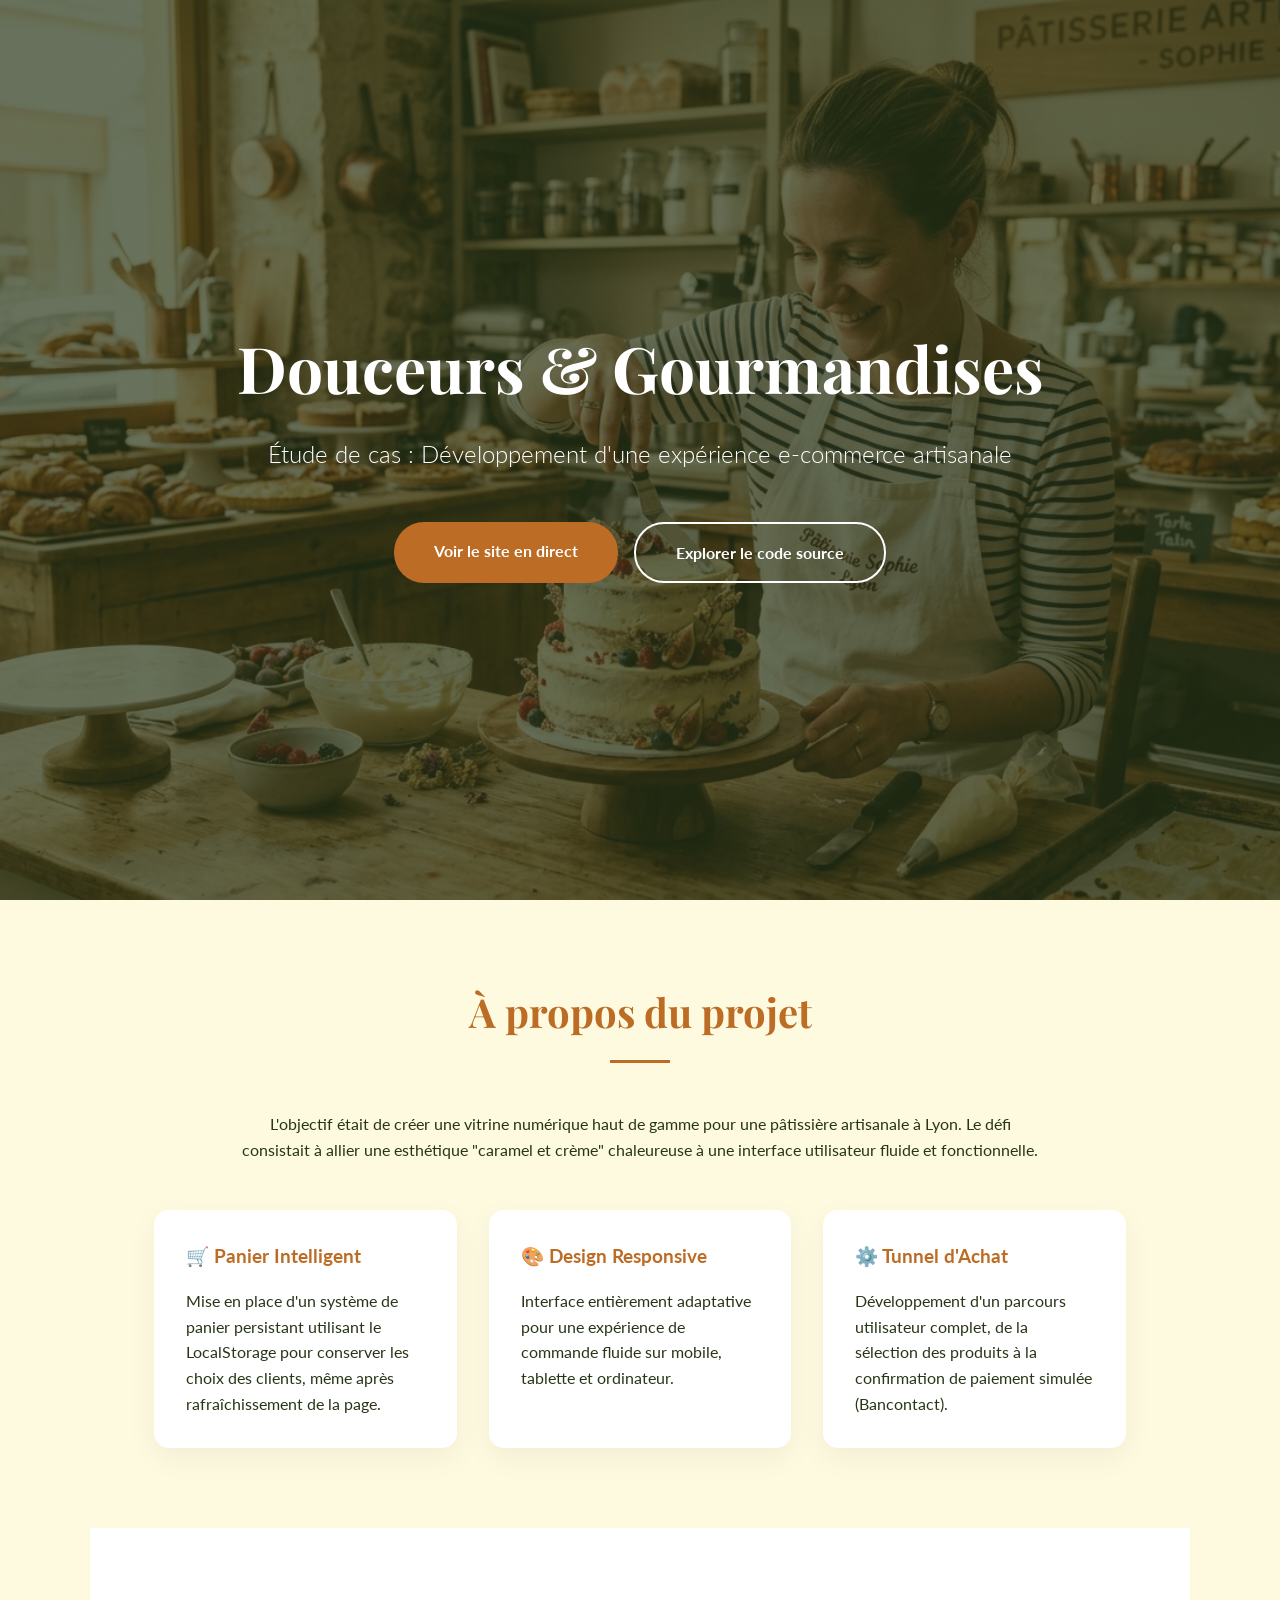
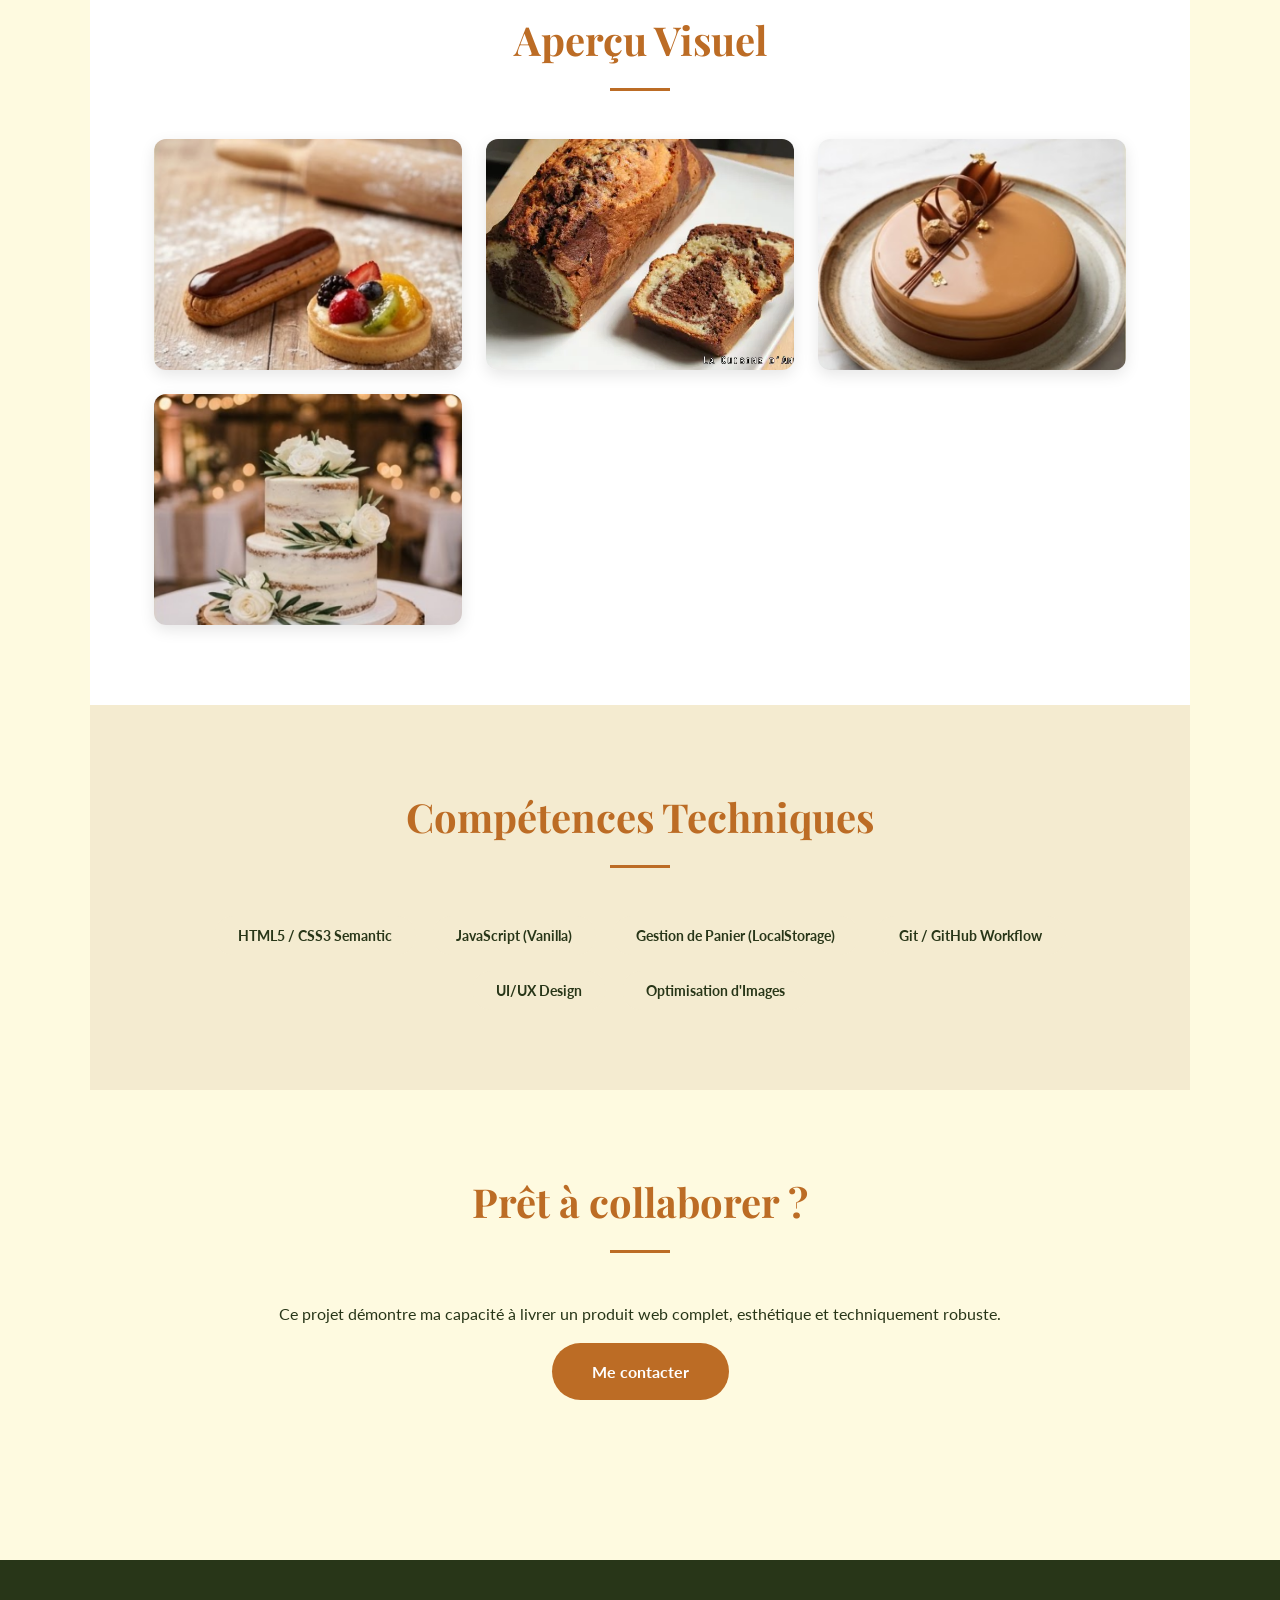
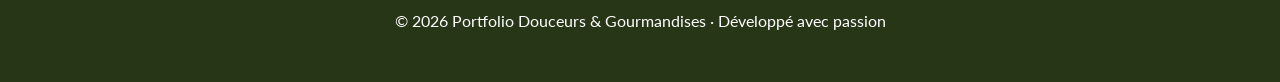
==== index.html @ a34cdc31 "Portfolio propre" ====
<!DOCTYPE html>
<html lang="fr">
<head>
    <meta charset="UTF-8">
    <meta name="viewport" content="width=device-width, initial-scale=1.0">
    <title>Portfolio - Projet Douceurs & Gourmandises</title>
    <link href="https://fonts.googleapis.com/css2?family=Playfair+Display:wght@700&family=Lato:wght@300;400;700&display=swap" rel="stylesheet">
    <style>
        :root {
            --primary: #BC6C25;
            --secondary: #F4EBD0;
            --dark: #283618;
            --light: #FEFAE0;
            --white: #FFFFFF;
        }

        * { margin: 0; padding: 0; box-sizing: border-box; }
        body { font-family: 'Lato', sans-serif; background: var(--light); color: var(--dark); line-height: 1.6; scroll-behavior: smooth; }

        header {
            height: 100vh;
            background: linear-gradient(rgba(40, 54, 24, 0.7), rgba(40, 54, 24, 0.7)), url('images/hero/sophie-atelier.png');
            background-size: cover;
            background-position: center;
            display: flex;
            flex-direction: column;
            justify-content: center;
            align-items: center;
            text-align: center;
            color: var(--white);
            padding: 0 5%;
        }

        h1 { font-family: 'Playfair Display', serif; font-size: 4rem; margin-bottom: 1rem; }
        .subtitle { font-size: 1.5rem; font-weight: 300; margin-bottom: 2rem; }

        .container { max-width: 1100px; margin: 0 auto; padding: 5rem 5%; }

        .section-title {
            font-family: 'Playfair Display', serif;
            font-size: 2.5rem;
            color: var(--primary);
            margin-bottom: 3rem;
            text-align: center;
            position: relative;
        }
        .section-title::after {
            content: '';
            display: block;
            width: 60px;
            height: 3px;
            background: var(--primary);
            margin: 1rem auto;
        }

        .grid { display: grid; grid-template-columns: repeat(auto-fit, minmax(300px, 1fr)); gap: 2rem; margin-top: 2rem; }

        .card { background: var(--white); padding: 2rem; border-radius: 15px; box-shadow: 0 10px 30px rgba(0,0,0,0.05); transition: transform 0.3s; }
        .card:hover { transform: translateY(-10px); }
        .card h3 { color: var(--primary); margin-bottom: 1rem; }

        /* Galerie Styles */
        .gallery { display: grid; grid-template-columns: repeat(auto-fit, minmax(250px, 1fr)); gap: 1.5rem; }
        .gallery-item { 
            position: relative; 
            overflow: hidden; 
            border-radius: 12px; 
            aspect-ratio: 4/3; 
            box-shadow: 0 5px 15px rgba(0,0,0,0.1);
        }
        .gallery-item img { 
            width: 100%; 
            height: 100%; 
            object-fit: cover; 
            transition: transform 0.5s ease;
        }
        .gallery-item:hover img { transform: scale(1.1); }
        .gallery-overlay {
            position: absolute;
            top: 0; left: 0; width: 100%; height: 100%;
            background: rgba(188, 108, 37, 0.8);
            color: white;
            display: flex;
            justify-content: center;
            align-items: center;
            opacity: 0;
            transition: opacity 0.3s ease;
            font-weight: bold;
            text-align: center;
            padding: 1rem;
        }
        .gallery-item:hover .gallery-overlay { opacity: 1; }

        .tech-stack { display: flex; flex-wrap: wrap; gap: 1rem; justify-content: center; margin-top: 1rem; }
        .tech-item { background: var(--secondary); padding: 0.5rem 1.5rem; border-radius: 20px; font-weight: bold; font-size: 0.9rem; }

        .btn-group { display: flex; gap: 1rem; justify-content: center; flex-wrap: wrap; }
        .btn {
            display: inline-block;
            padding: 1rem 2.5rem;
            background: var(--primary);
            color: var(--white);
            text-decoration: none;
            border-radius: 30px;
            font-weight: bold;
            transition: background 0.3s, transform 0.2s;
            margin-top: 1rem;
        }
        .btn:hover { background: #a55c1e; transform: scale(1.05); }
        .btn-outline {
            background: transparent;
            border: 2px solid var(--white);
        }
        .btn-outline:hover { background: var(--white); color: var(--dark); }

        footer { background: var(--dark); color: var(--white); text-align: center; padding: 3rem 0; margin-top: 5rem; }

        @media (max-width: 768px) {
            h1 { font-size: 2.5rem; }
            .container { padding: 3rem 5%; }
        }
    </style>
</head>
<body>

    <header>
        <h1>Douceurs & Gourmandises</h1>
        <p class="subtitle">Étude de cas : Développement d'une expérience e-commerce artisanale</p>
        <div class="btn-group">
            <a href="https://zefusermoh.github.io/douceurs-gourmandises/" target="_blank" class="btn">Voir le site en direct</a>
            <a href="https://github.com/ZefUserMoh/douceurs-gourmandises" target="_blank" class="btn btn-outline">Explorer le code source</a>
        </div>
    </header>

    <section class="container" id="about">
        <h2 class="section-title">À propos du projet</h2>
        <p style="text-align: center; max-width: 800px; margin: 0 auto 3rem;">
            L'objectif était de créer une vitrine numérique haut de gamme pour une pâtissière artisanale à Lyon. 
            Le défi consistait à allier une esthétique "caramel et crème" chaleureuse à une interface utilisateur fluide et fonctionnelle.
        </p>

        <div class="grid">
            <div class="card">
                <h3>🛒 Panier Intelligent</h3>
                <p>Mise en place d'un système de panier persistant utilisant le LocalStorage pour conserver les choix des clients, même après rafraîchissement de la page.</p>
            </div>
            <div class="card">
                <h3>🎨 Design Responsive</h3>
                <p>Interface entièrement adaptative pour une expérience de commande fluide sur mobile, tablette et ordinateur.</p>
            </div>
            <div class="card">
                <h3>⚙️ Tunnel d'Achat</h3>
                <p>Développement d'un parcours utilisateur complet, de la sélection des produits à la confirmation de paiement simulée (Bancontact).</p>
            </div>
        </div>
    </section>

    <section style="background: var(--white);" class="container">
        <h2 class="section-title">Aperçu Visuel</h2>
        <div class="gallery">
            <div class="gallery-item">
                <img src="images/specialites/classiques.png" alt="Classiques">
                <div class="gallery-overlay">Pâtisseries Classiques</div>
            </div>
            <div class="gallery-item">
                <img src="images/produits/cake-marbre.webp" alt="Cake Marbré">
                <div class="gallery-overlay">Cake Marbré Signature</div>
            </div>
            <div class="gallery-item">
                <img src="images/specialites/signatures.png" alt="Signatures">
                <div class="gallery-overlay">Créations Audacieuses</div>
            </div>
            <div class="gallery-item">
                <img src="images/specialites/evenements.png" alt="Événements">
                <div class="gallery-overlay">Gâteaux Sur-Mesure</div>
            </div>
        </div>
    </section>

    <section style="background: var(--secondary);" class="container">
        <h2 class="section-title">Compétences Techniques</h2>
        <div class="tech-stack">
            <span class="tech-item">HTML5 / CSS3 Semantic</span>
            <span class="tech-item">JavaScript (Vanilla)</span>
            <span class="tech-item">Gestion de Panier (LocalStorage)</span>
            <span class="tech-item">Git / GitHub Workflow</span>
            <span class="tech-item">UI/UX Design</span>
            <span class="tech-item">Optimisation d'Images</span>
        </div>
    </section>

    <section class="container" style="text-align: center;">
        <h2 class="section-title">Prêt à collaborer ?</h2>
        <p>Ce projet démontre ma capacité à livrer un produit web complet, esthétique et techniquement robuste.</p>
        <a href="mailto:votre@email.com" class="btn">Me contacter</a>
    </section>

    <footer>
        <p>&copy; 2026 Portfolio Douceurs & Gourmandises · Développé avec passion</p>
    </footer>

</body>
</html>
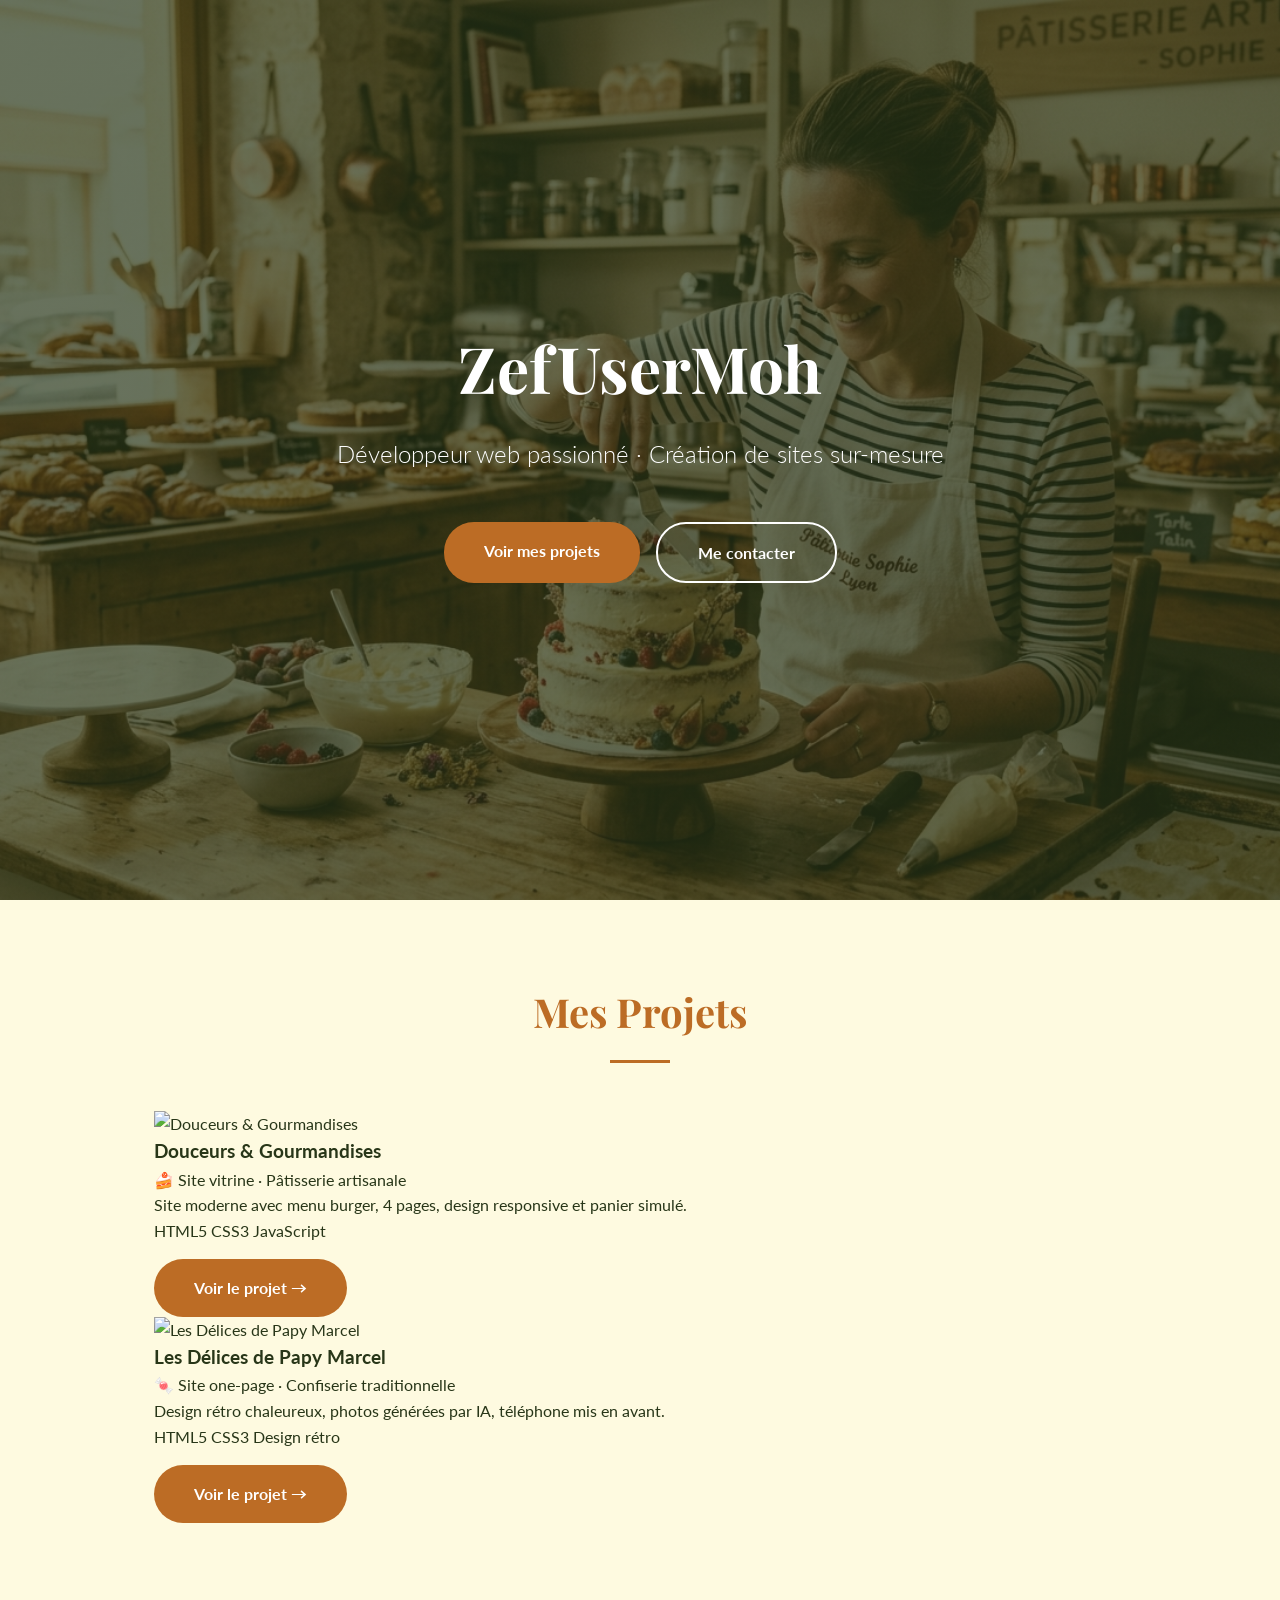
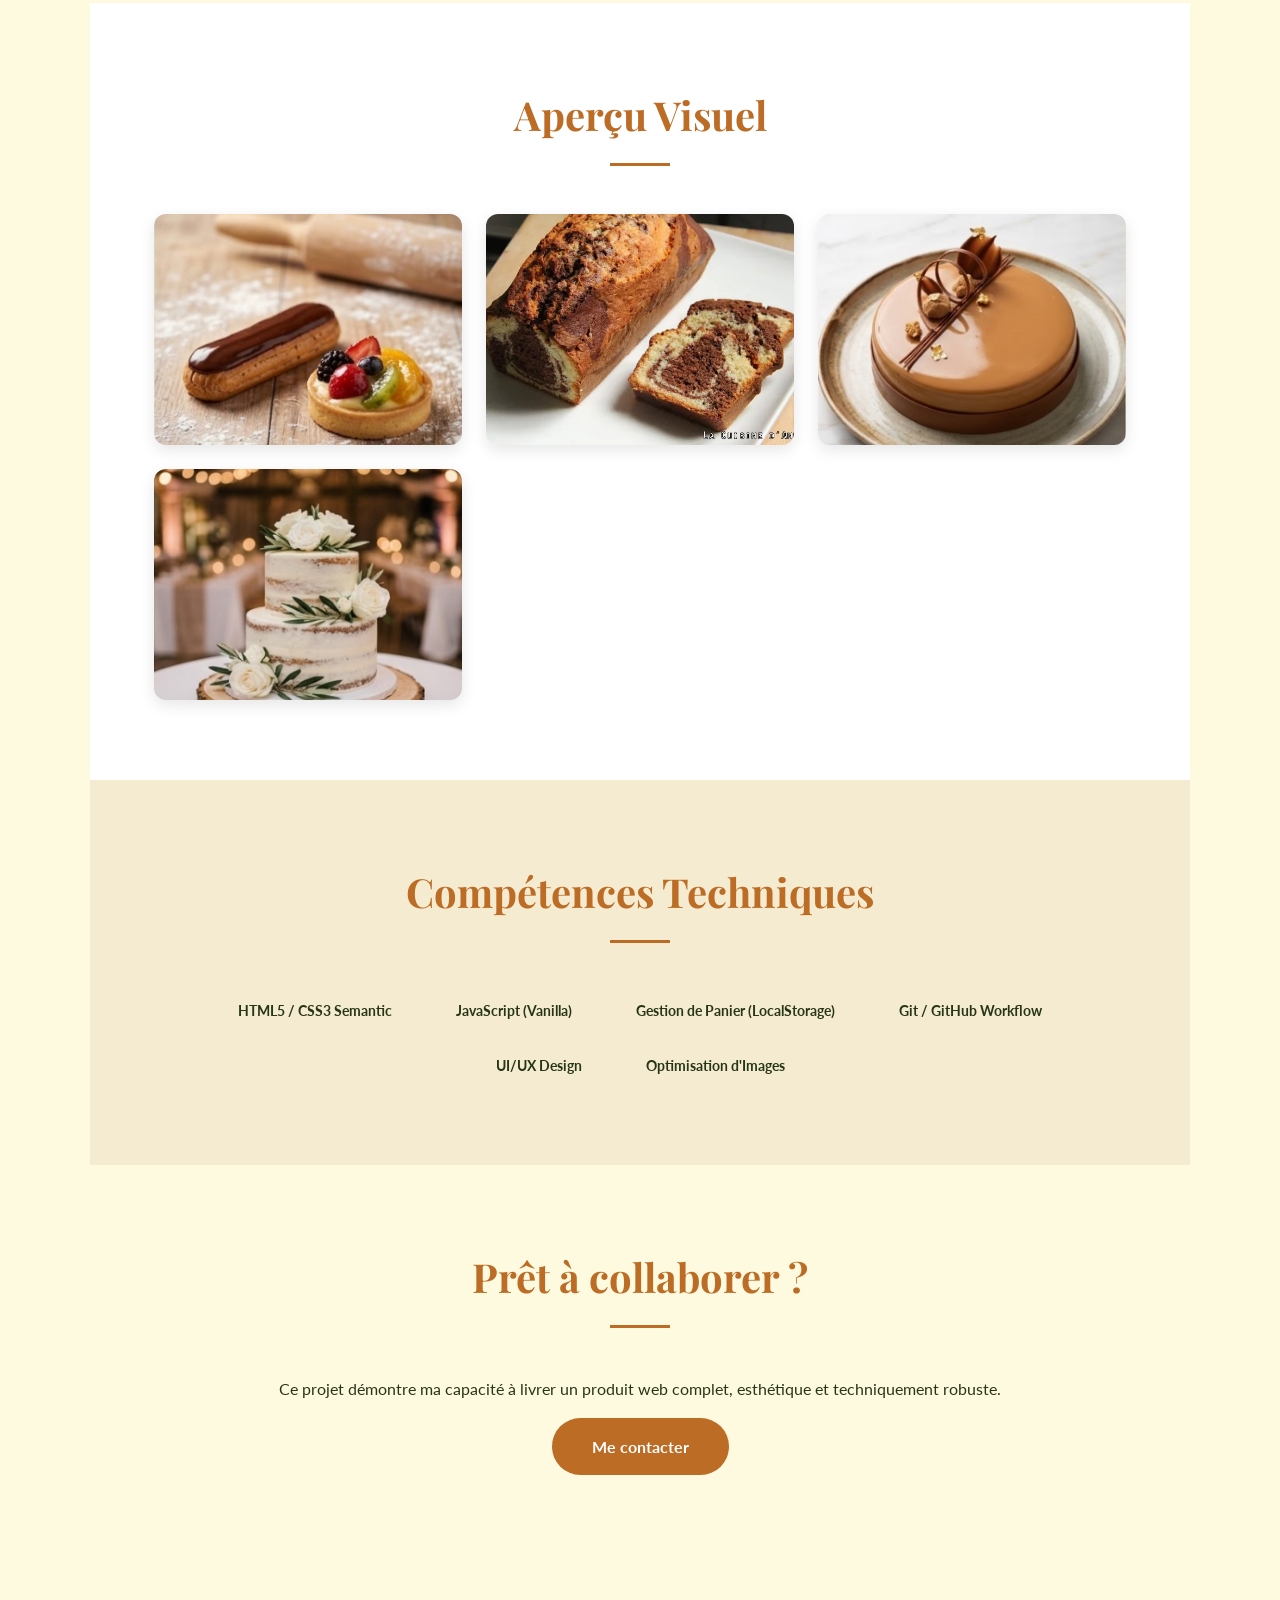
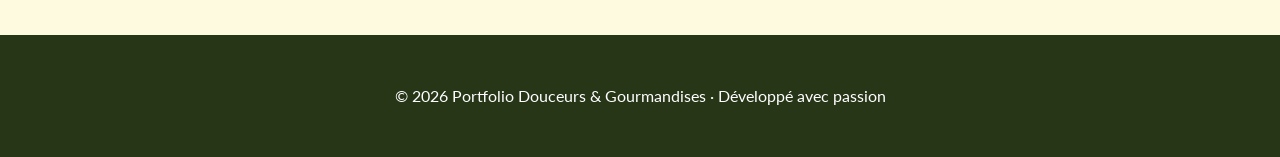
==== commit a60e5aff: "Revamp header and project sections in index.html" ====
--- a/index.html
+++ b/index.html
@@ -124,36 +124,51 @@
 <body>
 
     <header>
-        <h1>Douceurs & Gourmandises</h1>
-        <p class="subtitle">Étude de cas : Développement d'une expérience e-commerce artisanale</p>
-        <div class="btn-group">
-            <a href="https://zefusermoh.github.io/douceurs-gourmandises/" target="_blank" class="btn">Voir le site en direct</a>
-            <a href="https://github.com/ZefUserMoh/douceurs-gourmandises" target="_blank" class="btn btn-outline">Explorer le code source</a>
-        </div>
+        <h1>ZefUserMoh</h1>
+            <p class="subtitle">Développeur web passionné · Création de sites sur-mesure</p>
+                <div class="btn-group">
+                    <a href="#projets" class="btn">Voir mes projets</a>
+                    <a href="#contact" class="btn btn-outline">Me contacter</a>
+                </div>
     </header>
 
-    <section class="container" id="about">
-        <h2 class="section-title">À propos du projet</h2>
-        <p style="text-align: center; max-width: 800px; margin: 0 auto 3rem;">
-            L'objectif était de créer une vitrine numérique haut de gamme pour une pâtissière artisanale à Lyon. 
-            Le défi consistait à allier une esthétique "caramel et crème" chaleureuse à une interface utilisateur fluide et fonctionnelle.
-        </p>
-
-        <div class="grid">
-            <div class="card">
-                <h3>🛒 Panier Intelligent</h3>
-                <p>Mise en place d'un système de panier persistant utilisant le LocalStorage pour conserver les choix des clients, même après rafraîchissement de la page.</p>
-            </div>
-            <div class="card">
-                <h3>🎨 Design Responsive</h3>
-                <p>Interface entièrement adaptative pour une expérience de commande fluide sur mobile, tablette et ordinateur.</p>
-            </div>
-            <div class="card">
-                <h3>⚙️ Tunnel d'Achat</h3>
-                <p>Développement d'un parcours utilisateur complet, de la sélection des produits à la confirmation de paiement simulée (Bancontact).</p>
-            </div>
-        </div>
-    </section>
+    <section class="container" id="projets">
+    <h2 class="section-title">Mes Projets</h2>
+    
+    <div class="projets-grid">
+        <!-- PROJET 1 : Douceurs & Gourmandises -->
+        <div class="projet-card">
+            <img src="images/douceurs-screenshot.jpg" alt="Douceurs & Gourmandises" class="projet-img">
+            <div class="projet-content">
+                <h3>Douceurs & Gourmandises</h3>
+                <p class="projet-type">🍰 Site vitrine · Pâtisserie artisanale</p>
+                <p class="projet-desc">Site moderne avec menu burger, 4 pages, design responsive et panier simulé.</p>
+                <div class="projet-tech">
+                    <span>HTML5</span>
+                    <span>CSS3</span>
+                    <span>JavaScript</span>
+                </div>
+                <a href="projets/douceurs-gourmandises.html" class="btn">Voir le projet →</a>
+            </div>
+        </div>
+
+        <!-- PROJET 2 : Les Délices de Papy Marcel -->
+        <div class="projet-card">
+            <img src="images/papy-screenshot.jpg" alt="Les Délices de Papy Marcel" class="projet-img">
+            <div class="projet-content">
+                <h3>Les Délices de Papy Marcel</h3>
+                <p class="projet-type">🍬 Site one-page · Confiserie traditionnelle</p>
+                <p class="projet-desc">Design rétro chaleureux, photos générées par IA, téléphone mis en avant.</p>
+                <div class="projet-tech">
+                    <span>HTML5</span>
+                    <span>CSS3</span>
+                    <span>Design rétro</span>
+                </div>
+                <a href="projets/papy-marcel.html" class="btn">Voir le projet →</a>
+            </div>
+        </div>
+    </div>
+</section>
 
     <section style="background: var(--white);" class="container">
         <h2 class="section-title">Aperçu Visuel</h2>
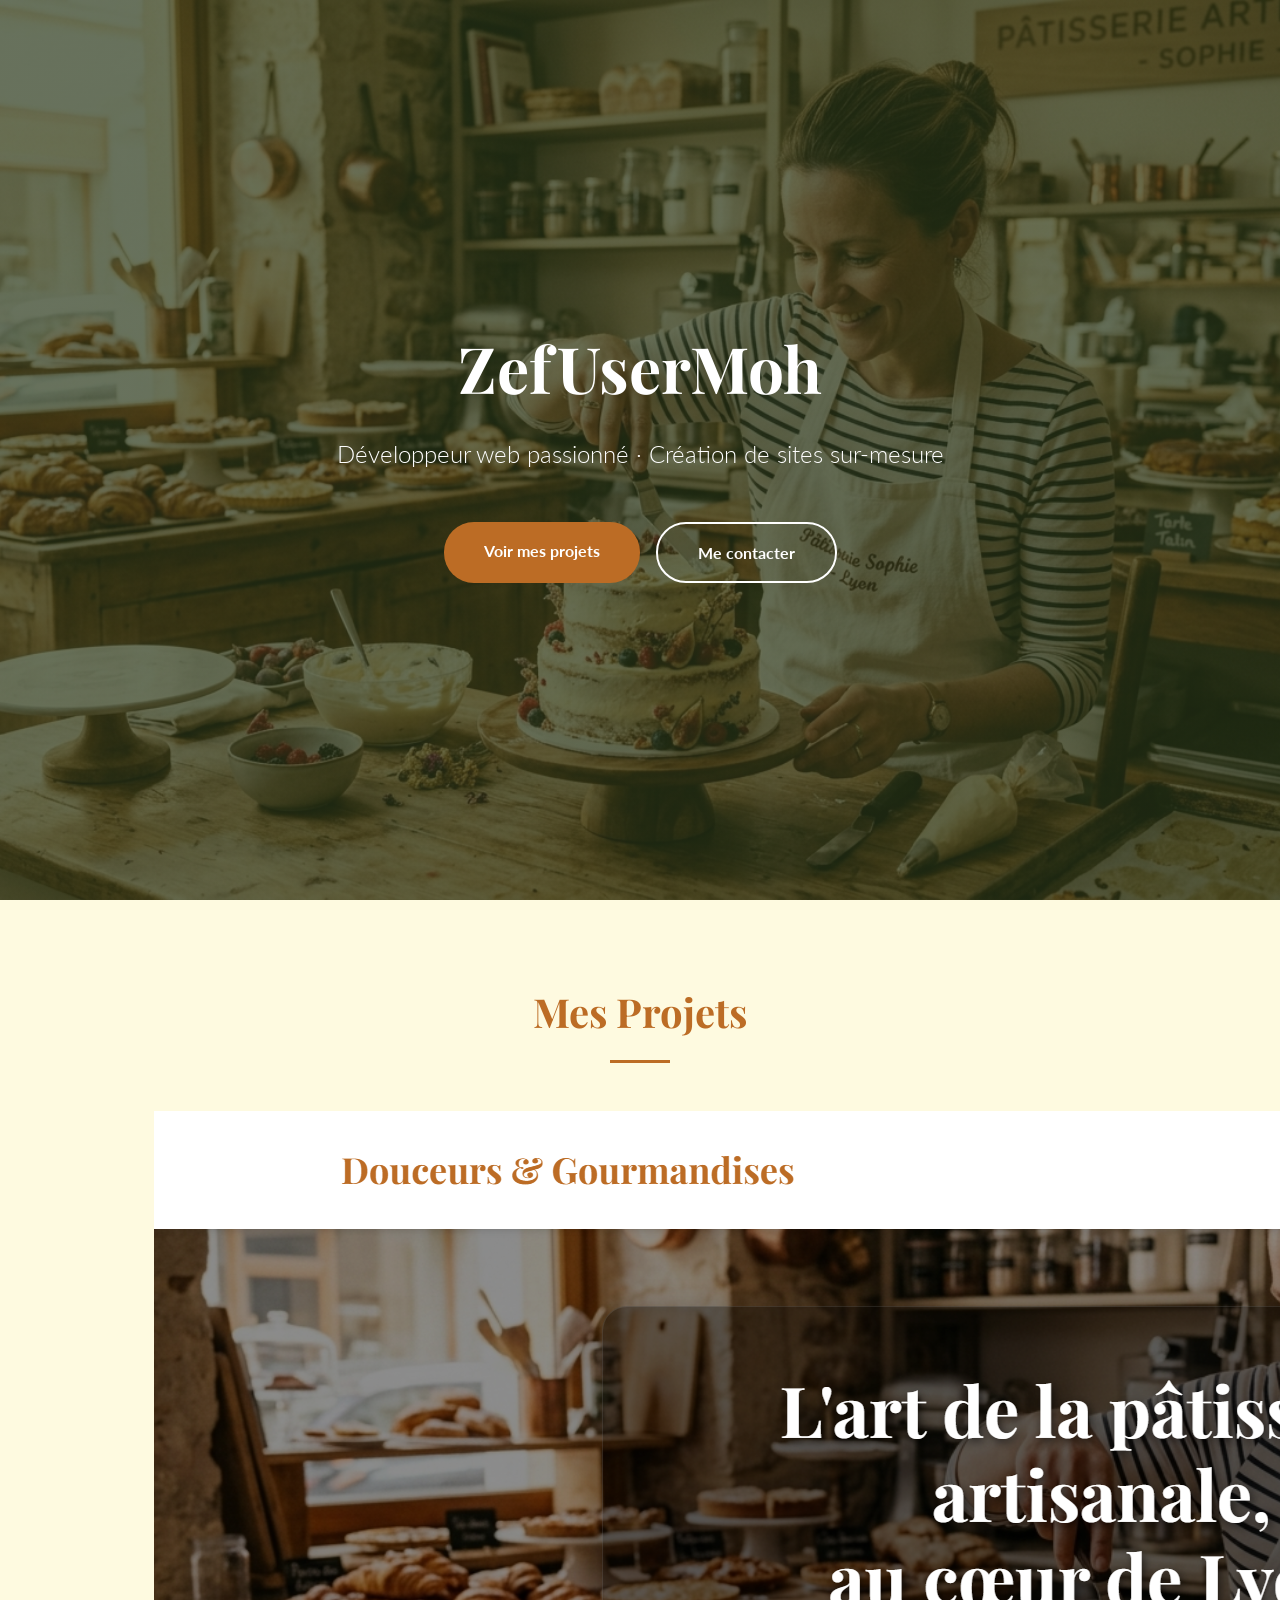
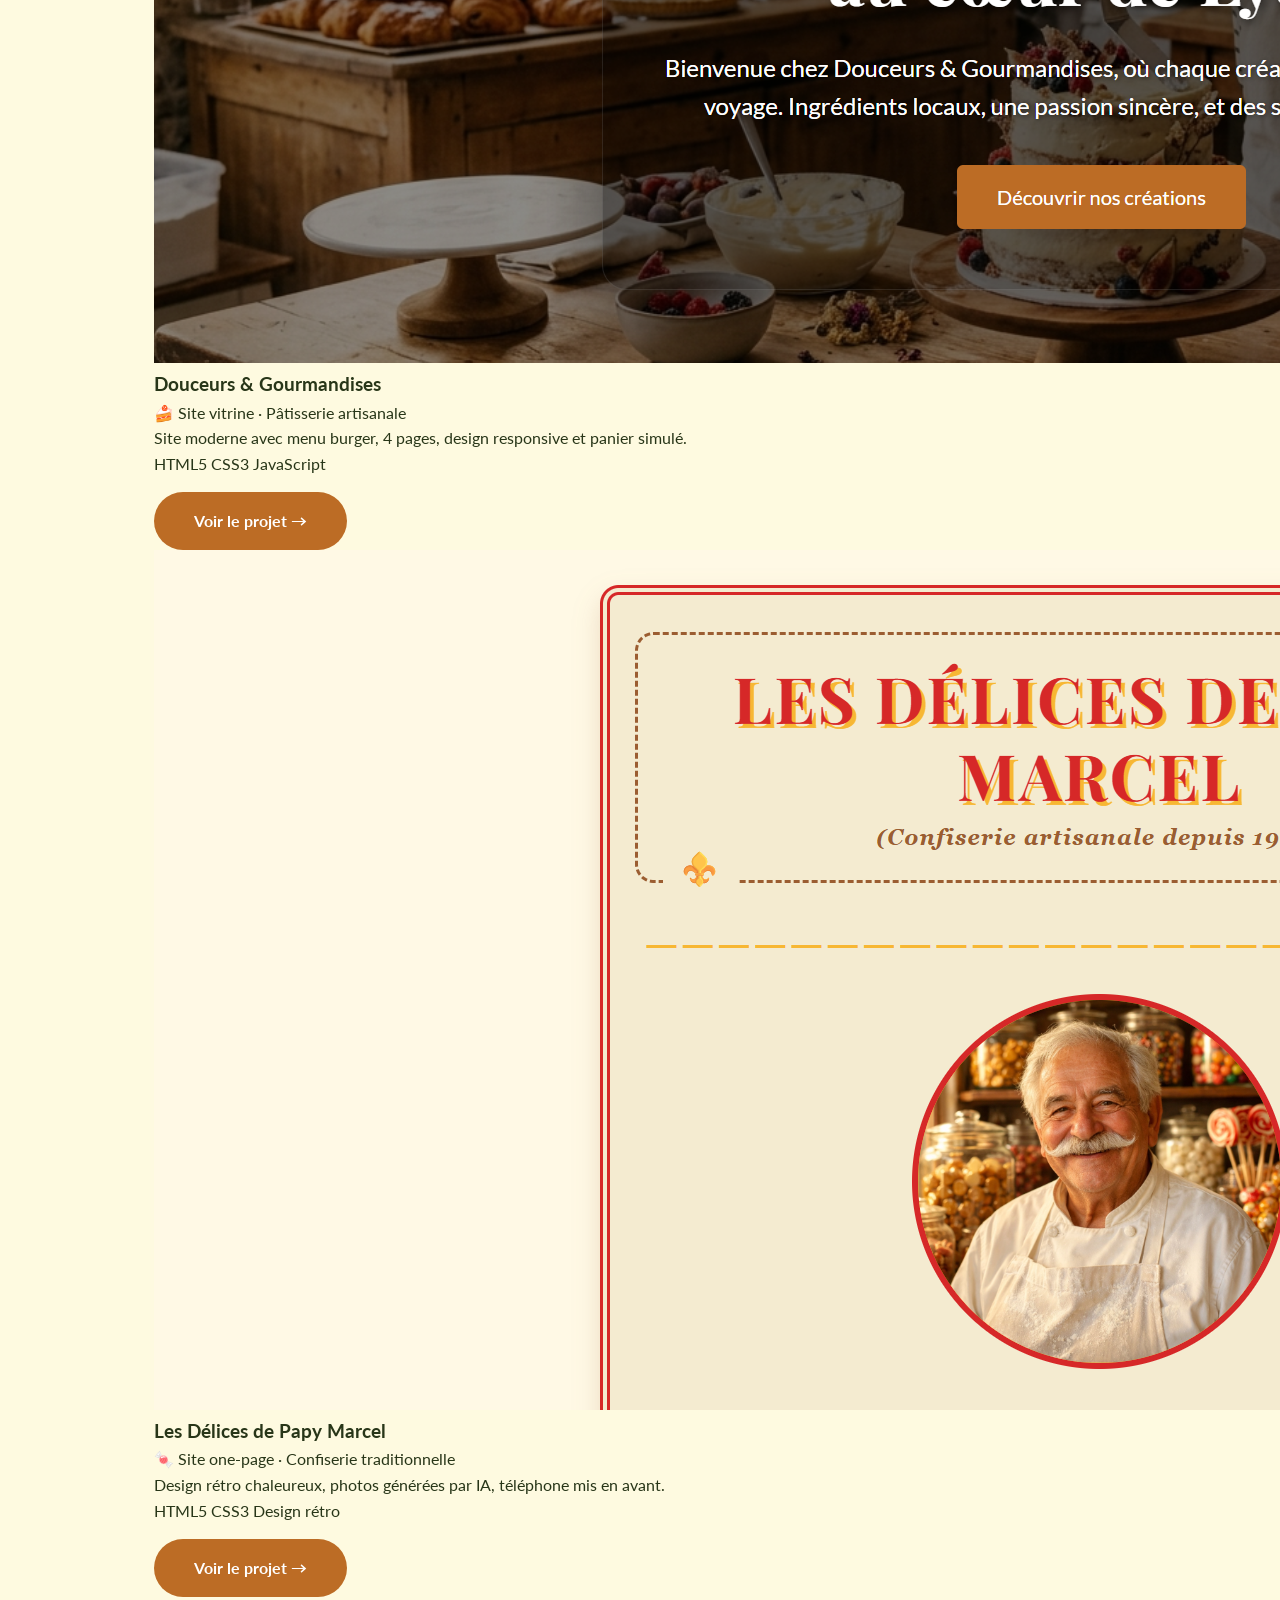
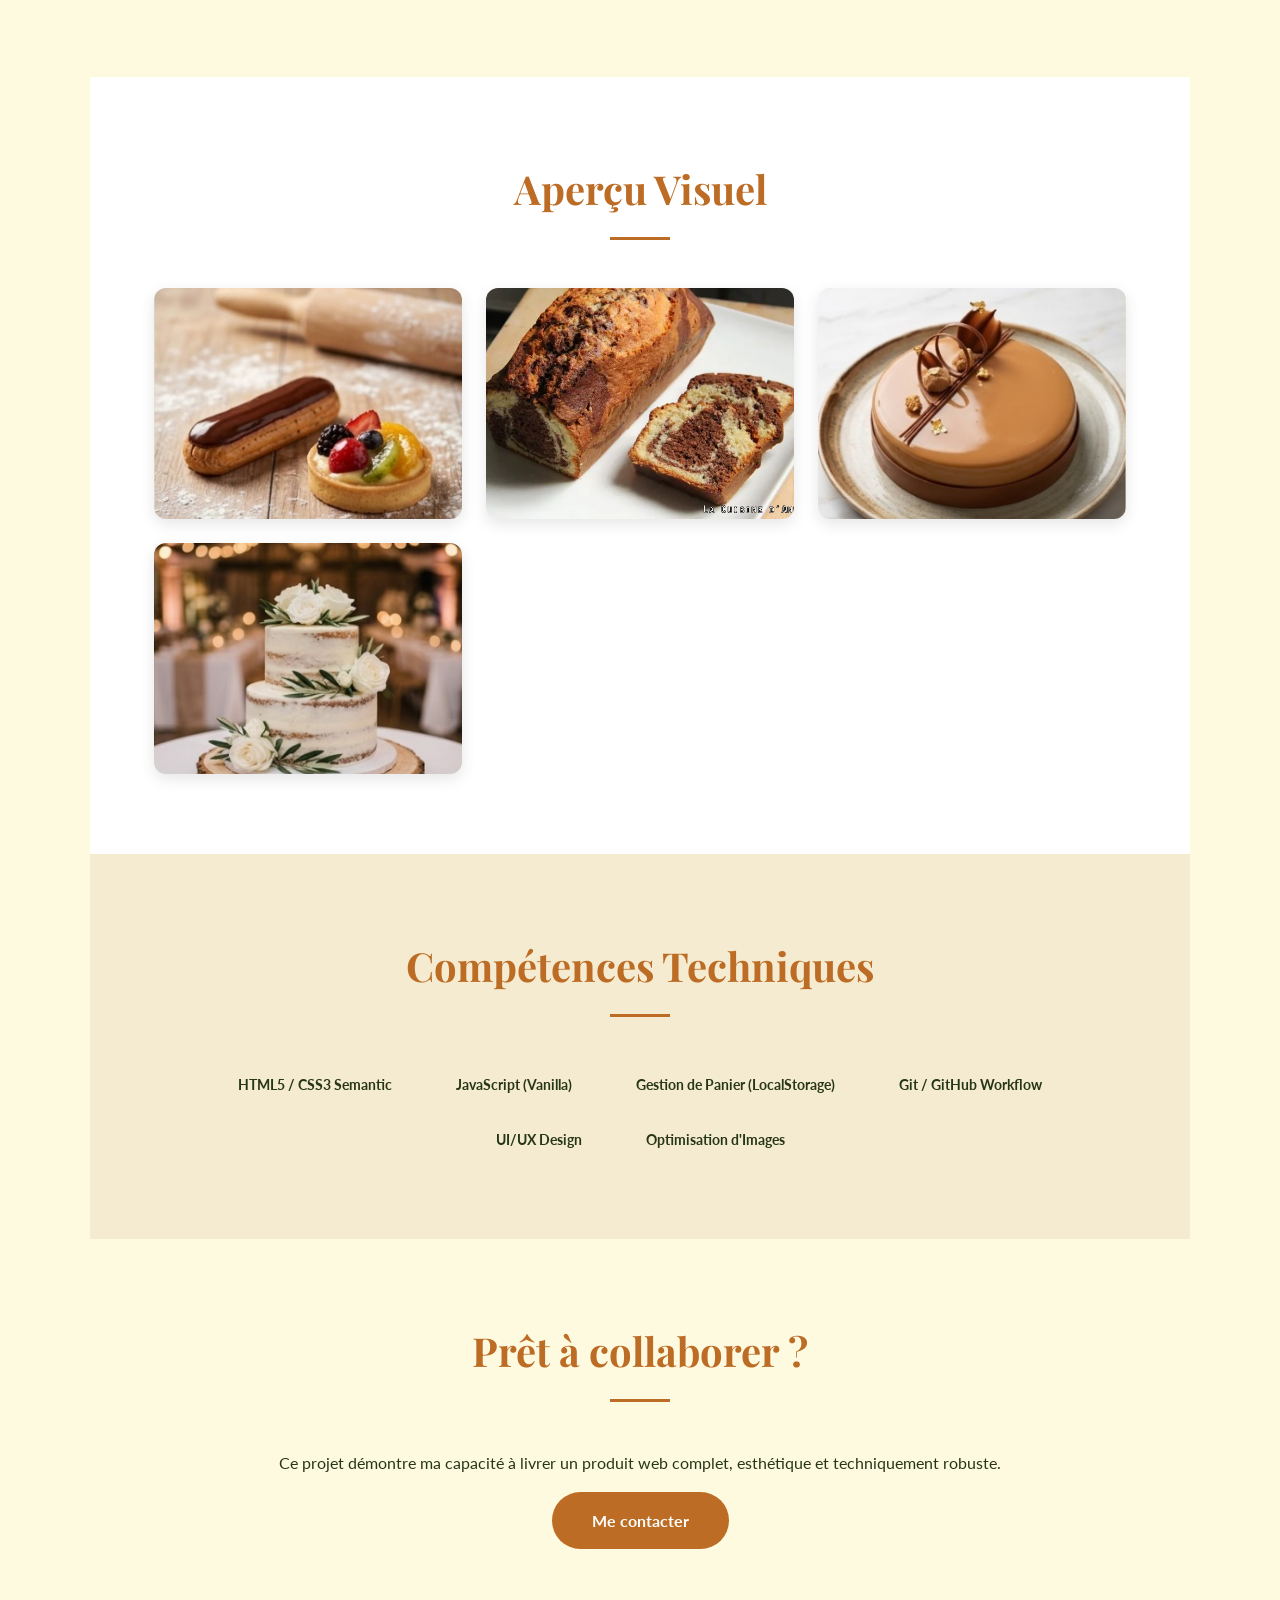
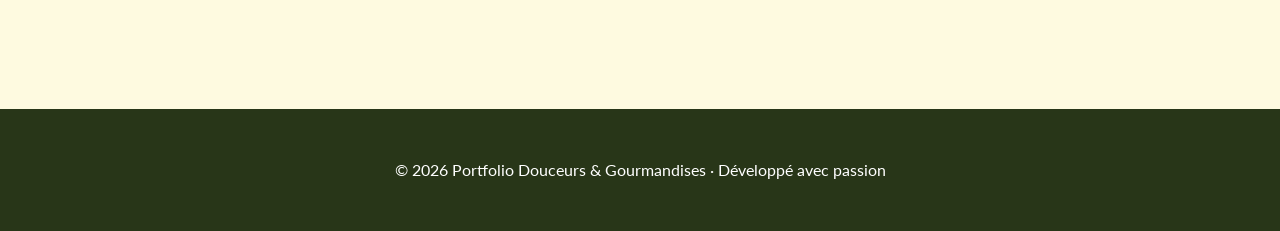
==== commit 1cc0f0ad: "Update image paths for project screenshots" ====
--- a/index.html
+++ b/index.html
@@ -138,7 +138,7 @@
     <div class="projets-grid">
         <!-- PROJET 1 : Douceurs & Gourmandises -->
         <div class="projet-card">
-            <img src="images/douceurs-screenshot.jpg" alt="Douceurs & Gourmandises" class="projet-img">
+       <img src="images/projets/douceurs-screenshot.png" alt="Douceurs & Gourmandises" class="projet-img">
             <div class="projet-content">
                 <h3>Douceurs & Gourmandises</h3>
                 <p class="projet-type">🍰 Site vitrine · Pâtisserie artisanale</p>
@@ -154,7 +154,7 @@
 
         <!-- PROJET 2 : Les Délices de Papy Marcel -->
         <div class="projet-card">
-            <img src="images/papy-screenshot.jpg" alt="Les Délices de Papy Marcel" class="projet-img">
+            <img src="images/projets/papy-screenshot.png" alt="Les Délices de Papy Marcel" class="projet-img">
             <div class="projet-content">
                 <h3>Les Délices de Papy Marcel</h3>
                 <p class="projet-type">🍬 Site one-page · Confiserie traditionnelle</p>
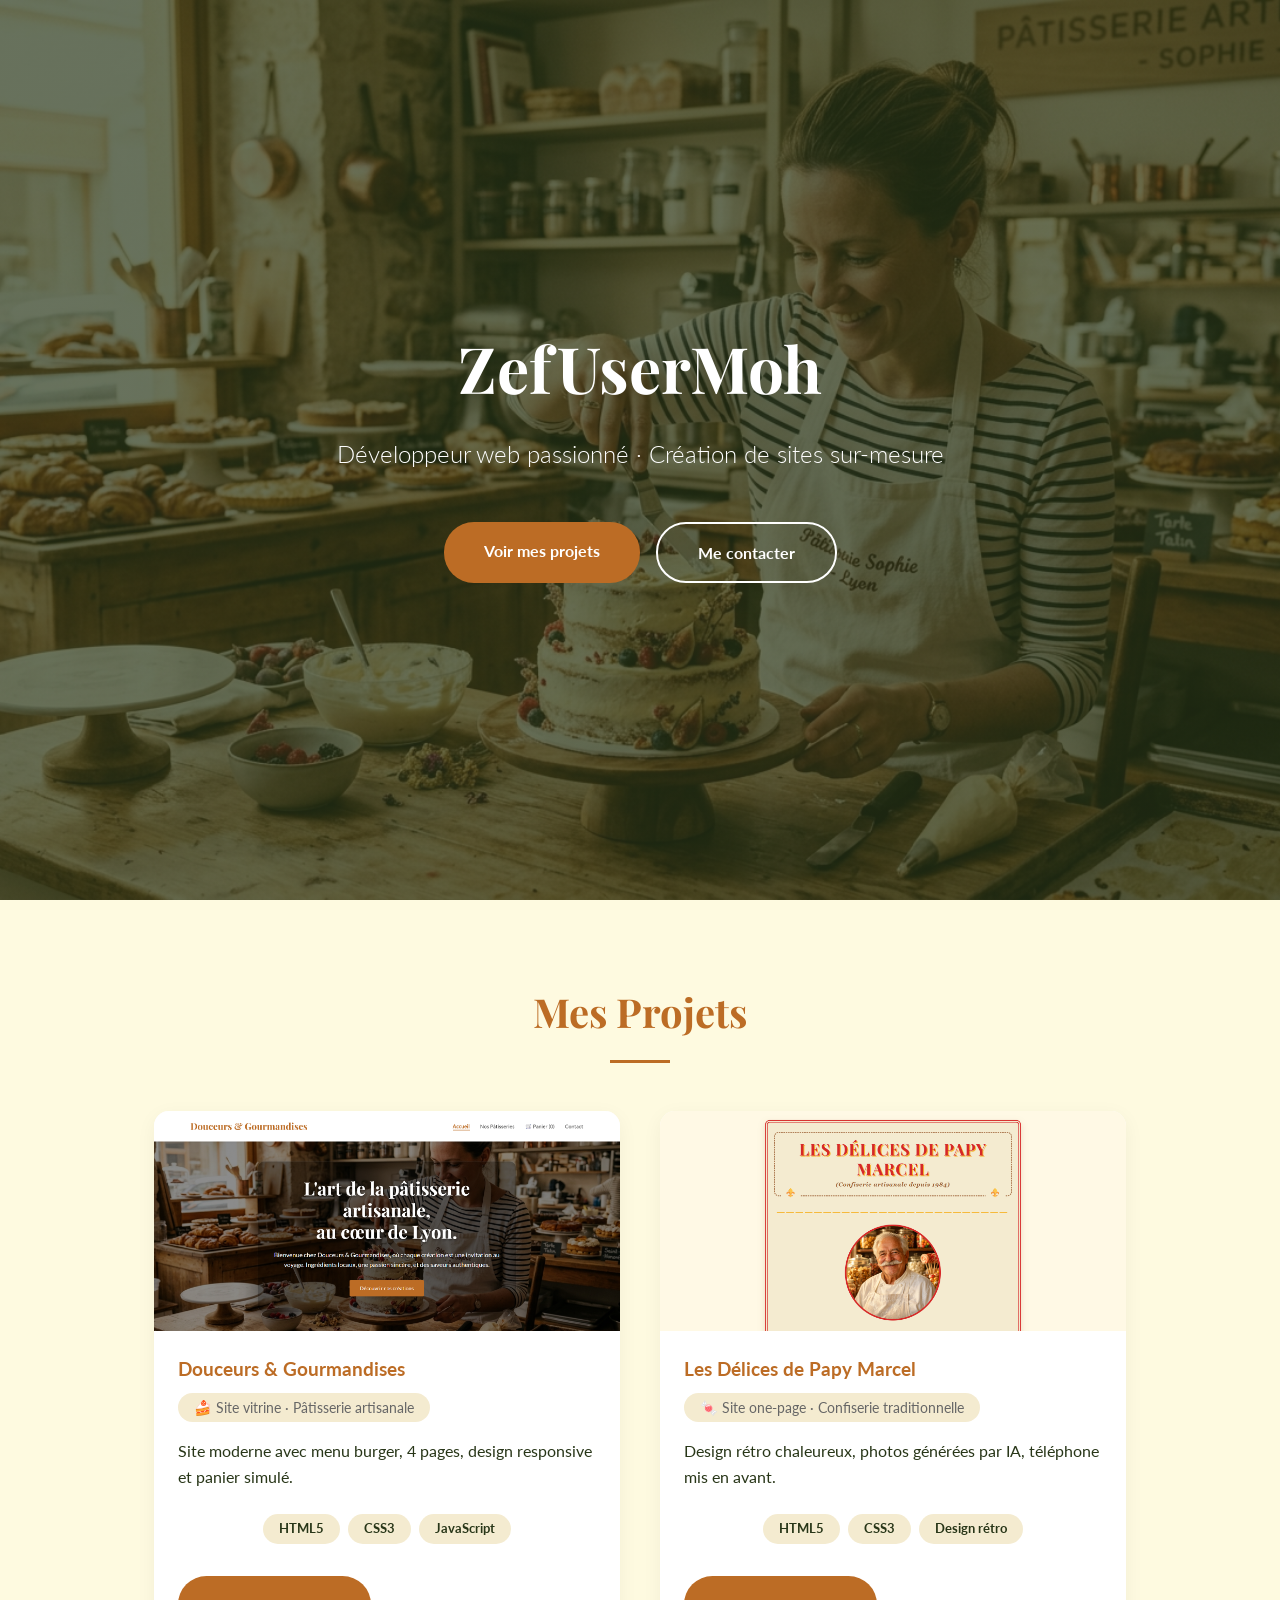
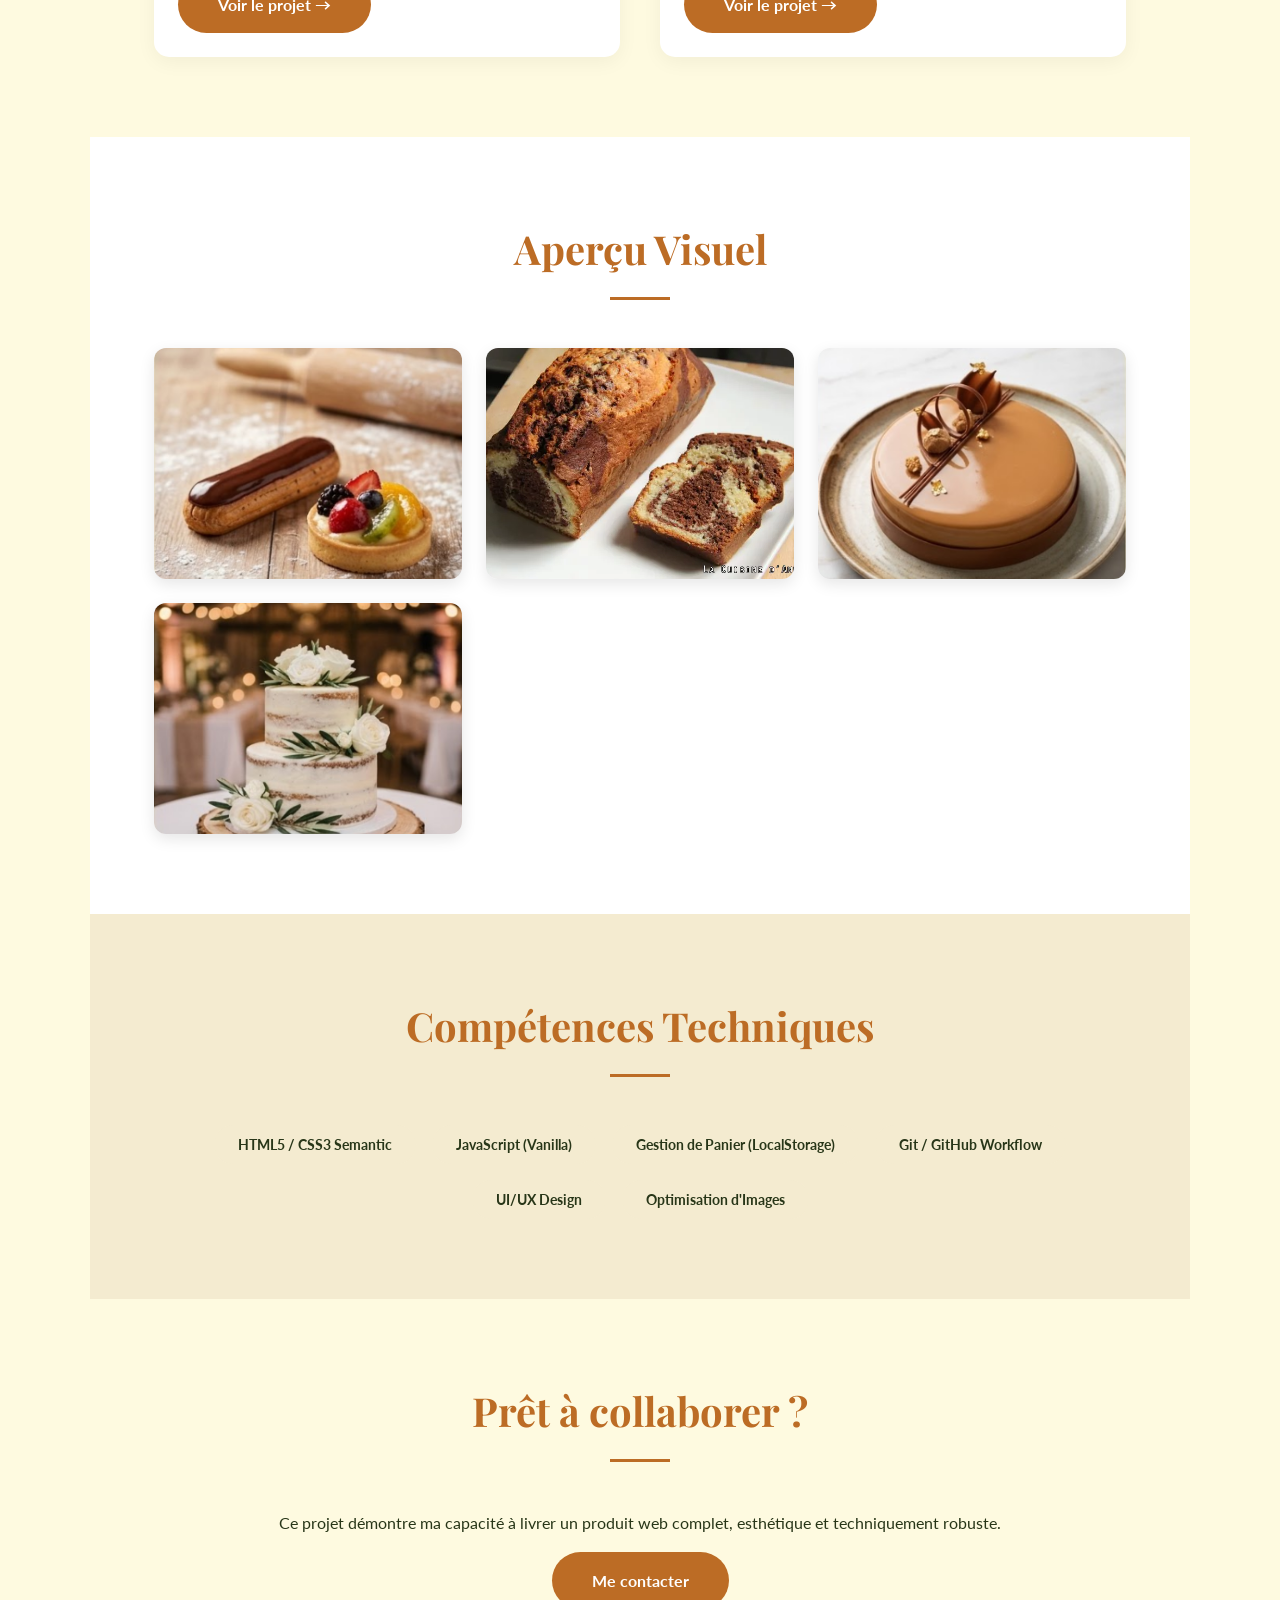
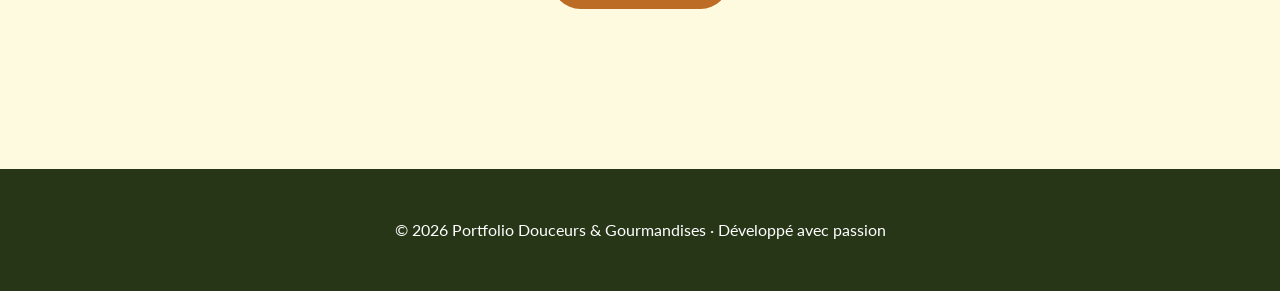
==== commit 6989ccd3: "Update index.html" ====
--- a/index.html
+++ b/index.html
@@ -119,6 +119,70 @@
             h1 { font-size: 2.5rem; }
             .container { padding: 3rem 5%; }
         }
+        /* Projets Grid */
+.projets-grid {
+    display: grid;
+    grid-template-columns: repeat(auto-fit, minmax(350px, 1fr));
+    gap: 2.5rem;
+    max-width: 1100px;
+    margin: 0 auto;
+}
+.projet-card {
+    background: var(--white);
+    border-radius: 15px;
+    overflow: hidden;
+    box-shadow: 0 5px 20px rgba(0,0,0,0.05);
+    transition: transform 0.3s, box-shadow 0.3s;
+    display: flex;
+    flex-direction: column;
+}
+.projet-card:hover {
+    transform: translateY(-10px);
+    box-shadow: 0 15px 30px rgba(0,0,0,0.1);
+}
+.projet-img {
+    width: 100%;
+    height: 220px;
+    object-fit: cover;
+    object-position: top;
+    display: block;
+    border-radius: 10px 10px 0 0;
+}
+.projet-content {
+    padding: 1.5rem;
+}
+.projet-content h3 {
+    color: var(--primary);
+    margin-bottom: 0.5rem;
+}
+.projet-type {
+    font-size: 0.9rem;
+    color: #666;
+    margin-bottom: 1rem;
+    display: inline-block;
+    background: var(--secondary);
+    padding: 0.2rem 1rem;
+    border-radius: 20px;
+}
+.projet-desc {
+    margin-bottom: 1.5rem;
+    line-height: 1.6;
+}
+.projet-tech {
+    display: flex;
+    flex-wrap: wrap;
+    gap: 0.5rem;
+    justify-content: center;
+    margin-bottom: 1rem;
+}
+.projet-tech span {
+    background: var(--secondary);
+    padding: 0.3rem 1rem;
+    border-radius: 20px;
+    font-size: 0.8rem;
+    font-weight: bold;
+    color: var(--dark);
+}
     </style>
 </head>
 <body>
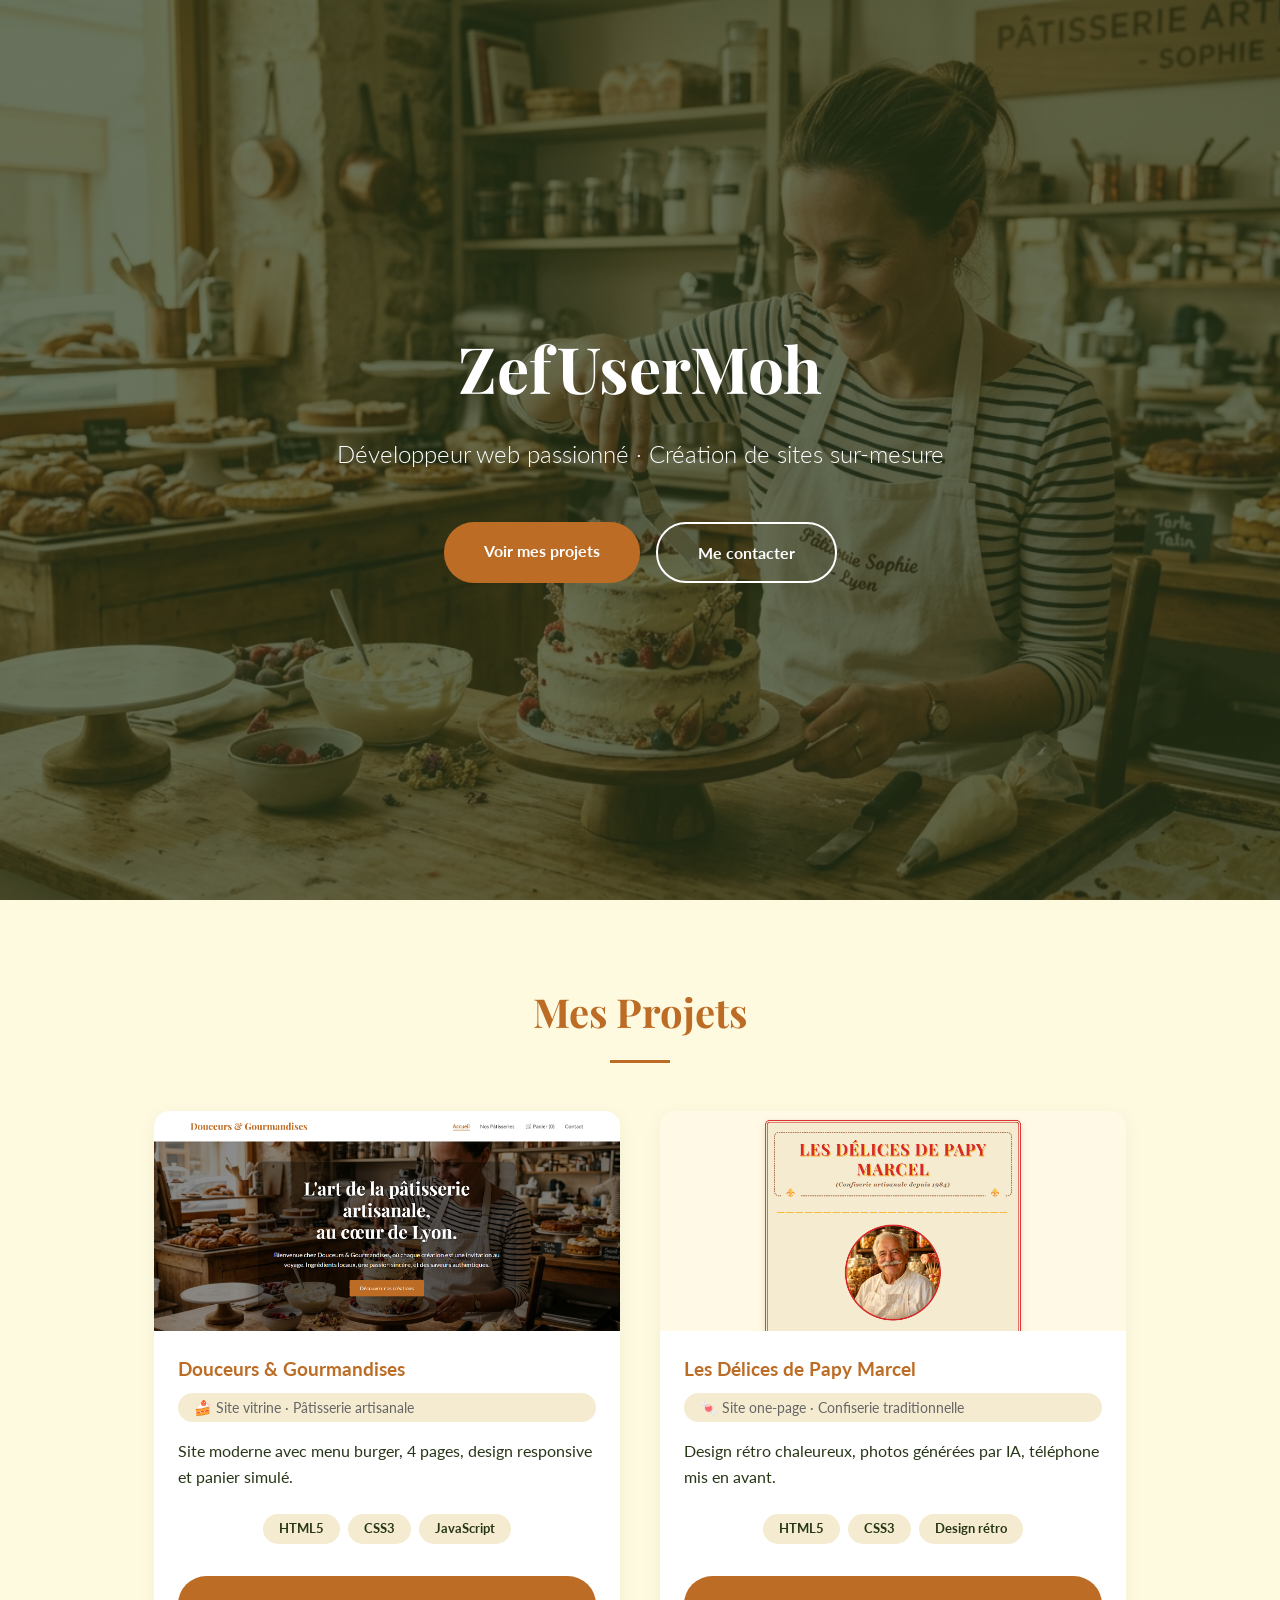
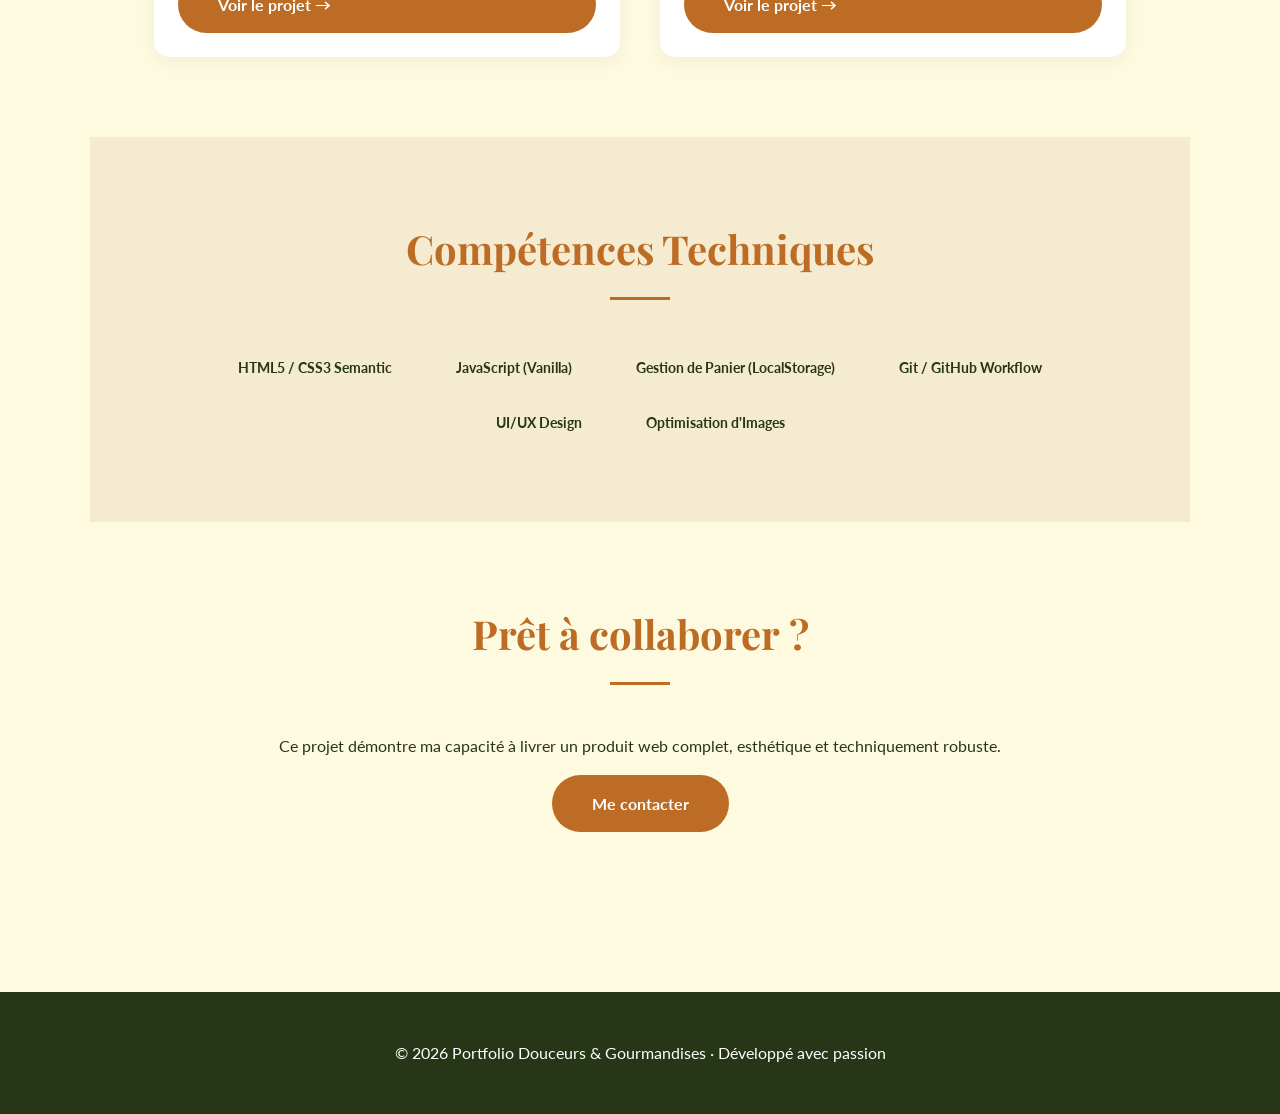
==== commit 94a37bfd: "fix: suppression section Apercu Visuel + ameliorations images" ====
--- a/index.html
+++ b/index.html
@@ -3,7 +3,7 @@
 <head>
     <meta charset="UTF-8">
     <meta name="viewport" content="width=device-width, initial-scale=1.0">
-    <title>Portfolio - Projet Douceurs & Gourmandises</title>
+    <title>Portfolio - Projet Douceurs &amp; Gourmandises</title>
     <link href="https://fonts.googleapis.com/css2?family=Playfair+Display:wght@700&family=Lato:wght@300;400;700&display=swap" rel="stylesheet">
     <style>
         :root {
@@ -52,47 +52,6 @@
             background: var(--primary);
             margin: 1rem auto;
         }
-
-        .grid { display: grid; grid-template-columns: repeat(auto-fit, minmax(300px, 1fr)); gap: 2rem; margin-top: 2rem; }
-
-        .card { background: var(--white); padding: 2rem; border-radius: 15px; box-shadow: 0 10px 30px rgba(0,0,0,0.05); transition: transform 0.3s; }
-        .card:hover { transform: translateY(-10px); }
-        .card h3 { color: var(--primary); margin-bottom: 1rem; }
-
-        /* Galerie Styles */
-        .gallery { display: grid; grid-template-columns: repeat(auto-fit, minmax(250px, 1fr)); gap: 1.5rem; }
-        .gallery-item { 
-            position: relative; 
-            overflow: hidden; 
-            border-radius: 12px; 
-            aspect-ratio: 4/3; 
-            box-shadow: 0 5px 15px rgba(0,0,0,0.1);
-        }
-        .gallery-item img { 
-            width: 100%; 
-            height: 100%; 
-            object-fit: cover; 
-            transition: transform 0.5s ease;
-        }
-        .gallery-item:hover img { transform: scale(1.1); }
-        .gallery-overlay {
-            position: absolute;
-            top: 0; left: 0; width: 100%; height: 100%;
-            background: rgba(188, 108, 37, 0.8);
-            color: white;
-            display: flex;
-            justify-content: center;
-            align-items: center;
-            opacity: 0;
-            transition: opacity 0.3s ease;
-            font-weight: bold;
-            text-align: center;
-            padding: 1rem;
-        }
-        .gallery-item:hover .gallery-overlay { opacity: 1; }
-
-        .tech-stack { display: flex; flex-wrap: wrap; gap: 1rem; justify-content: center; margin-top: 1rem; }
-        .tech-item { background: var(--secondary); padding: 0.5rem 1.5rem; border-radius: 20px; font-weight: bold; font-size: 0.9rem; }
 
         .btn-group { display: flex; gap: 1rem; justify-content: center; flex-wrap: wrap; }
         .btn {
@@ -113,151 +72,144 @@
         }
         .btn-outline:hover { background: var(--white); color: var(--dark); }
 
+        .tech-stack { display: flex; flex-wrap: wrap; gap: 1rem; justify-content: center; margin-top: 1rem; }
+        .tech-item { background: var(--secondary); padding: 0.5rem 1.5rem; border-radius: 20px; font-weight: bold; font-size: 0.9rem; }
+
         footer { background: var(--dark); color: var(--white); text-align: center; padding: 3rem 0; margin-top: 5rem; }
 
         @media (max-width: 768px) {
             h1 { font-size: 2.5rem; }
             .container { padding: 3rem 5%; }
         }
+
         /* Projets Grid */
-.projets-grid {
-    display: grid;
-    grid-template-columns: repeat(auto-fit, minmax(350px, 1fr));
-    gap: 2.5rem;
-    max-width: 1100px;
-    margin: 0 auto;
-}
-.projet-card {
-    background: var(--white);
-    border-radius: 15px;
-    overflow: hidden;
-    box-shadow: 0 5px 20px rgba(0,0,0,0.05);
-    transition: transform 0.3s, box-shadow 0.3s;
-    display: flex;
-    flex-direction: column;
-}
-.projet-card:hover {
-    transform: translateY(-10px);
-    box-shadow: 0 15px 30px rgba(0,0,0,0.1);
-}
-.projet-img {
-    width: 100%;
-    height: 220px;
-    object-fit: cover;
-    object-position: top;
-    display: block;
-    border-radius: 10px 10px 0 0;
-}
-.projet-content {
-    padding: 1.5rem;
-}
-.projet-content h3 {
-    color: var(--primary);
-    margin-bottom: 0.5rem;
-}
-.projet-type {
-    font-size: 0.9rem;
-    color: #666;
-    margin-bottom: 1rem;
-    display: inline-block;
-    background: var(--secondary);
-    padding: 0.2rem 1rem;
-    border-radius: 20px;
-}
-.projet-desc {
-    margin-bottom: 1.5rem;
-    line-height: 1.6;
-}
-.projet-tech {
-    display: flex;
-    flex-wrap: wrap;
-    gap: 0.5rem;
-    justify-content: center;
-    margin-bottom: 1rem;
-}
-.projet-tech span {
-    background: var(--secondary);
-    padding: 0.3rem 1rem;
-    border-radius: 20px;
-    font-size: 0.8rem;
-    font-weight: bold;
-    color: var(--dark);
-}
+        .projets-grid {
+            display: grid;
+            grid-template-columns: repeat(auto-fit, minmax(350px, 1fr));
+            gap: 2.5rem;
+            max-width: 1100px;
+            margin: 0 auto;
+        }
+        .projet-card {
+            background: var(--white);
+            border-radius: 15px;
+            overflow: hidden;
+            box-shadow: 0 5px 20px rgba(0,0,0,0.05);
+            transition: transform 0.3s, box-shadow 0.3s;
+            display: flex;
+            flex-direction: column;
+        }
+        .projet-card:hover {
+            transform: translateY(-10px);
+            box-shadow: 0 15px 30px rgba(0,0,0,0.1);
+        }
+        .projet-img {
+            width: 100%;
+            height: 220px;
+            object-fit: cover;
+            object-position: center 20%;
+            display: block;
+            border-radius: 10px 10px 0 0;
+            background-color: var(--secondary);
+        }
+        .projet-content {
+            padding: 1.5rem;
+            flex: 1;
+            display: flex;
+            flex-direction: column;
+        }
+        .projet-content h3 {
+            color: var(--primary);
+            margin-bottom: 0.5rem;
+        }
+        .projet-type {
+            font-size: 0.9rem;
+            color: #666;
+            margin-bottom: 1rem;
+            display: inline-block;
+            background: var(--secondary);
+            padding: 0.2rem 1rem;
+            border-radius: 20px;
+        }
+        .projet-desc {
+            margin-bottom: 1.5rem;
+            line-height: 1.6;
+            flex: 1;
+        }
+        .projet-tech {
+            display: flex;
+            flex-wrap: wrap;
+            gap: 0.5rem;
+            justify-content: center;
+            margin-bottom: 1rem;
+        }
+        .projet-tech span {
+            background: var(--secondary);
+            padding: 0.3rem 1rem;
+            border-radius: 20px;
+            font-size: 0.8rem;
+            font-weight: bold;
+            color: var(--dark);
+        }
     </style>
 </head>
 <body>
 
     <header>
         <h1>ZefUserMoh</h1>
-            <p class="subtitle">Développeur web passionné · Création de sites sur-mesure</p>
-                <div class="btn-group">
-                    <a href="#projets" class="btn">Voir mes projets</a>
-                    <a href="#contact" class="btn btn-outline">Me contacter</a>
+        <p class="subtitle">D&#233;veloppeur web passionn&#233; &middot; Cr&#233;ation de sites sur-mesure</p>
+        <div class="btn-group">
+            <a href="#projets" class="btn">Voir mes projets</a>
+            <a href="#contact" class="btn btn-outline">Me contacter</a>
+        </div>
+    </header>
+
+    <section class="container" id="projets">
+        <h2 class="section-title">Mes Projets</h2>
+
+        <div class="projets-grid">
+            <!-- PROJET 1 : Douceurs & Gourmandises -->
+            <div class="projet-card">
+                <img src="images/projets/douceurs-screenshot.png"
+                     alt="Douceurs et Gourmandises"
+                     class="projet-img"
+                     loading="lazy">
+                <div class="projet-content">
+                    <h3>Douceurs &amp; Gourmandises</h3>
+                    <p class="projet-type">&#127856; Site vitrine &middot; P&#226;tisserie artisanale</p>
+                    <p class="projet-desc">Site moderne avec menu burger, 4 pages, design responsive et panier simul&#233;.</p>
+                    <div class="projet-tech">
+                        <span>HTML5</span>
+                        <span>CSS3</span>
+                        <span>JavaScript</span>
+                    </div>
+                    <a href="projets/douceurs-gourmandises.html" class="btn">Voir le projet &#8594;</a>
                 </div>
-    </header>
-
-    <section class="container" id="projets">
-    <h2 class="section-title">Mes Projets</h2>
-    
-    <div class="projets-grid">
-        <!-- PROJET 1 : Douceurs & Gourmandises -->
-        <div class="projet-card">
-       <img src="images/projets/douceurs-screenshot.png" alt="Douceurs & Gourmandises" class="projet-img">
-            <div class="projet-content">
-                <h3>Douceurs & Gourmandises</h3>
-                <p class="projet-type">🍰 Site vitrine · Pâtisserie artisanale</p>
-                <p class="projet-desc">Site moderne avec menu burger, 4 pages, design responsive et panier simulé.</p>
-                <div class="projet-tech">
-                    <span>HTML5</span>
-                    <span>CSS3</span>
-                    <span>JavaScript</span>
+            </div>
+
+            <!-- PROJET 2 : Les Delices de Papy Marcel -->
+            <div class="projet-card">
+                <img src="images/projets/papy-screenshot.png"
+                     alt="Les Delices de Papy Marcel"
+                     class="projet-img"
+                     loading="lazy">
+                <div class="projet-content">
+                    <h3>Les D&#233;lices de Papy Marcel</h3>
+                    <p class="projet-type">&#127852; Site one-page &middot; Confiserie traditionnelle</p>
+                    <p class="projet-desc">Design r&#233;tro chaleureux, photos g&#233;n&#233;r&#233;es par IA, t&#233;l&#233;phone mis en avant.</p>
+                    <div class="projet-tech">
+                        <span>HTML5</span>
+                        <span>CSS3</span>
+                        <span>Design r&#233;tro</span>
+                    </div>
+                    <a href="projets/papy-marcel.html" class="btn">Voir le projet &#8594;</a>
                 </div>
-                <a href="projets/douceurs-gourmandises.html" class="btn">Voir le projet →</a>
-            </div>
-        </div>
-
-        <!-- PROJET 2 : Les Délices de Papy Marcel -->
-        <div class="projet-card">
-            <img src="images/projets/papy-screenshot.png" alt="Les Délices de Papy Marcel" class="projet-img">
-            <div class="projet-content">
-                <h3>Les Délices de Papy Marcel</h3>
-                <p class="projet-type">🍬 Site one-page · Confiserie traditionnelle</p>
-                <p class="projet-desc">Design rétro chaleureux, photos générées par IA, téléphone mis en avant.</p>
-                <div class="projet-tech">
-                    <span>HTML5</span>
-                    <span>CSS3</span>
-                    <span>Design rétro</span>
-                </div>
-                <a href="projets/papy-marcel.html" class="btn">Voir le projet →</a>
-            </div>
-        </div>
-    </div>
-</section>
-
-    <section style="background: var(--white);" class="container">
-        <h2 class="section-title">Aperçu Visuel</h2>
-        <div class="gallery">
-            <div class="gallery-item">
-                <img src="images/specialites/classiques.png" alt="Classiques">
-                <div class="gallery-overlay">Pâtisseries Classiques</div>
-            </div>
-            <div class="gallery-item">
-                <img src="images/produits/cake-marbre.webp" alt="Cake Marbré">
-                <div class="gallery-overlay">Cake Marbré Signature</div>
-            </div>
-            <div class="gallery-item">
-                <img src="images/specialites/signatures.png" alt="Signatures">
-                <div class="gallery-overlay">Créations Audacieuses</div>
-            </div>
-            <div class="gallery-item">
-                <img src="images/specialites/evenements.png" alt="Événements">
-                <div class="gallery-overlay">Gâteaux Sur-Mesure</div>
             </div>
         </div>
     </section>
 
     <section style="background: var(--secondary);" class="container">
-        <h2 class="section-title">Compétences Techniques</h2>
+        <h2 class="section-title">Comp&#233;tences Techniques</h2>
         <div class="tech-stack">
             <span class="tech-item">HTML5 / CSS3 Semantic</span>
             <span class="tech-item">JavaScript (Vanilla)</span>
@@ -268,14 +220,14 @@
         </div>
     </section>
 
-    <section class="container" style="text-align: center;">
-        <h2 class="section-title">Prêt à collaborer ?</h2>
-        <p>Ce projet démontre ma capacité à livrer un produit web complet, esthétique et techniquement robuste.</p>
+    <section class="container" id="contact" style="text-align: center;">
+        <h2 class="section-title">Pr&#234;t &#224; collaborer&nbsp;?</h2>
+        <p>Ce projet d&#233;montre ma capacit&#233; &#224; livrer un produit web complet, esth&#233;tique et techniquement robuste.</p>
         <a href="mailto:votre@email.com" class="btn">Me contacter</a>
     </section>
 
     <footer>
-        <p>&copy; 2026 Portfolio Douceurs & Gourmandises · Développé avec passion</p>
+        <p>&copy; 2026 Portfolio Douceurs &amp; Gourmandises &middot; D&#233;velopp&#233; avec passion</p>
     </footer>
 
 </body>
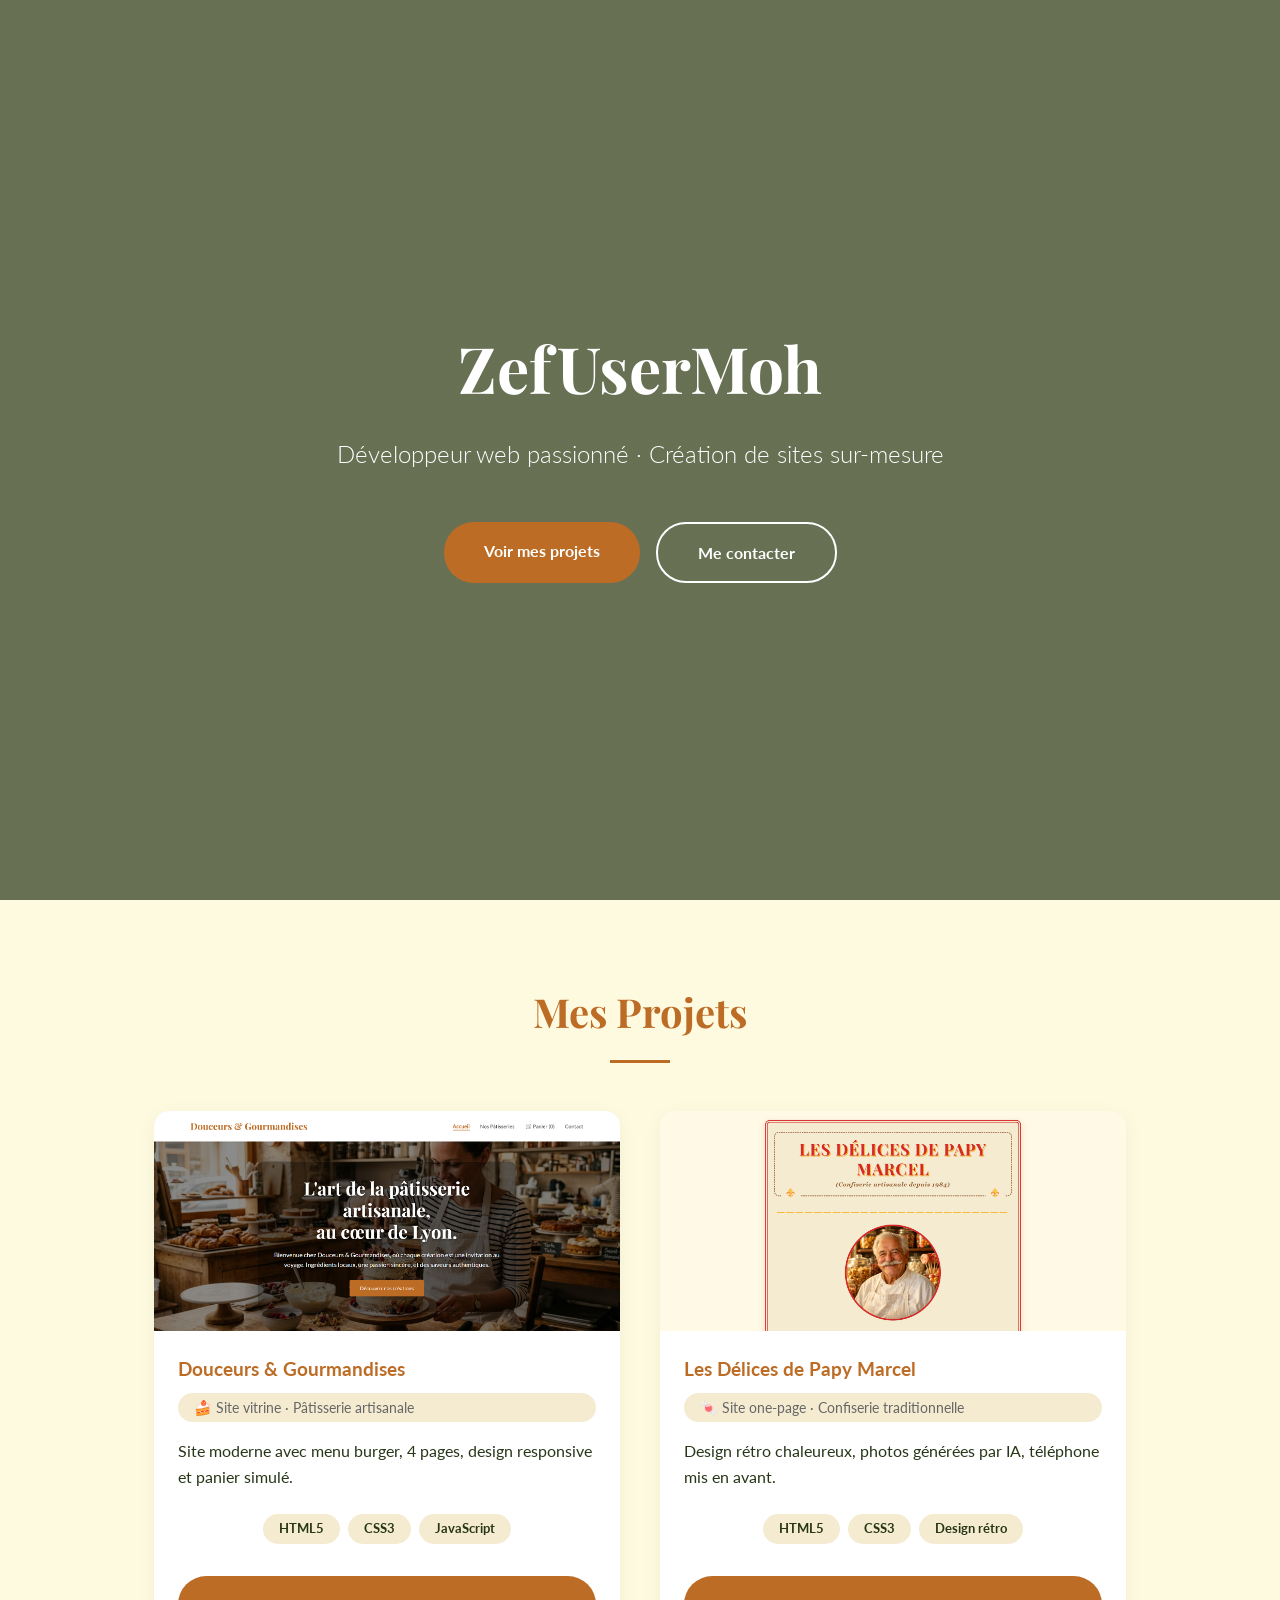
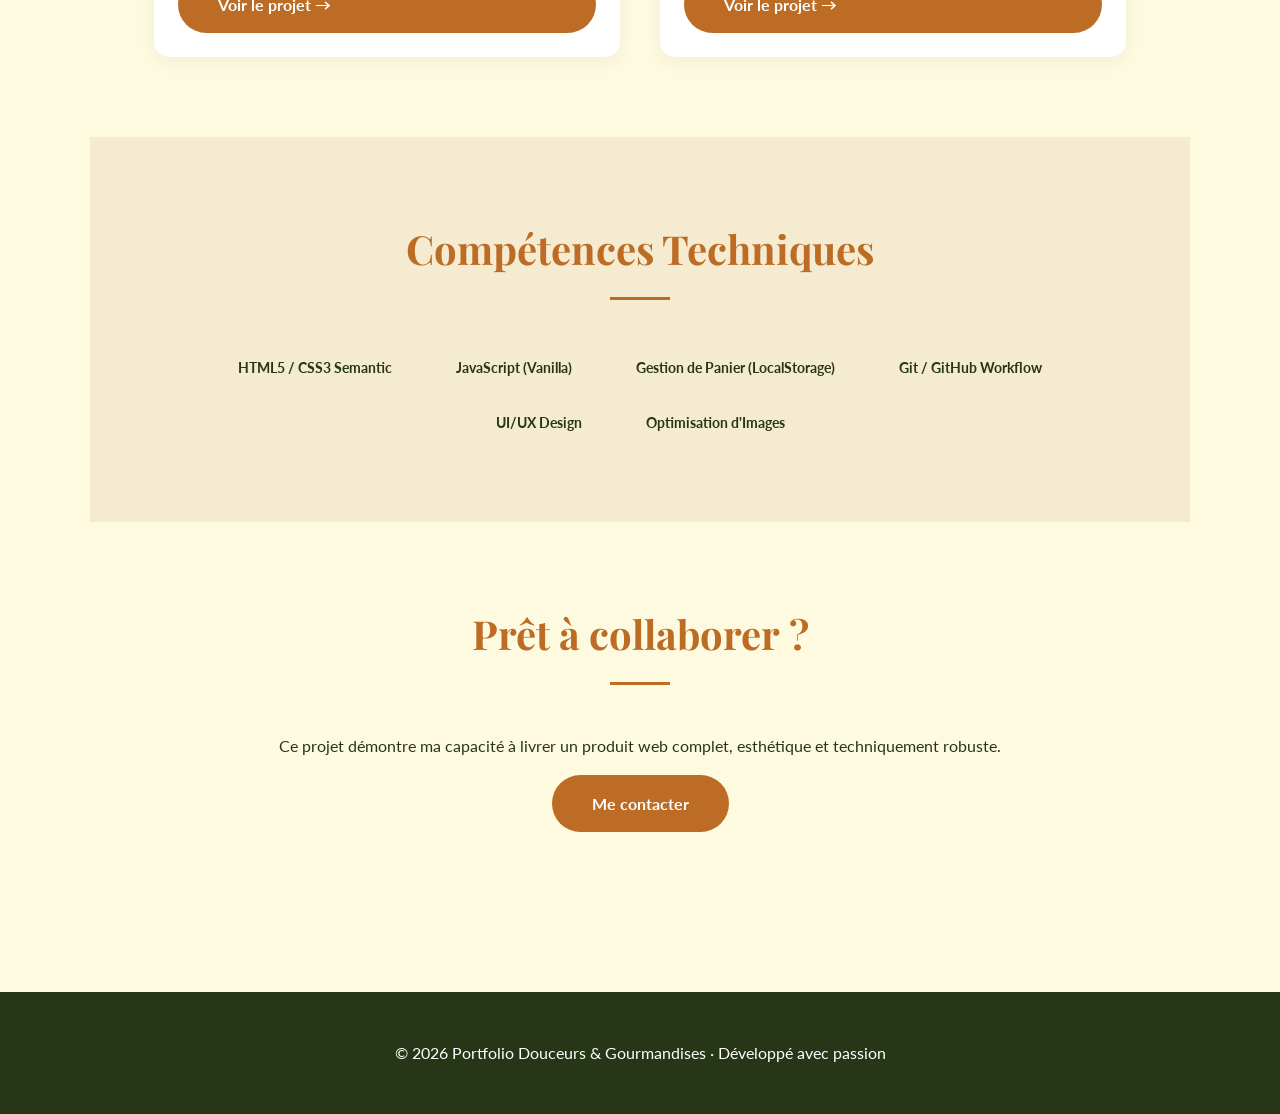
==== commit bea6b0c2: "fix: nouvelle image hero + suppression section Apercu Visuel" ====
--- a/index.html
+++ b/index.html
@@ -19,7 +19,7 @@
 
         header {
             height: 100vh;
-            background: linear-gradient(rgba(40, 54, 24, 0.7), rgba(40, 54, 24, 0.7)), url('images/hero/sophie-atelier.png');
+            background: linear-gradient(rgba(40, 54, 24, 0.7), rgba(40, 54, 24, 0.7)), url('https://images.unsplash.com/photo-1550439062-609e1531270e?auto=format&fit=crop&w=1920&q=80');
             background-size: cover;
             background-position: center;
             display: flex;
